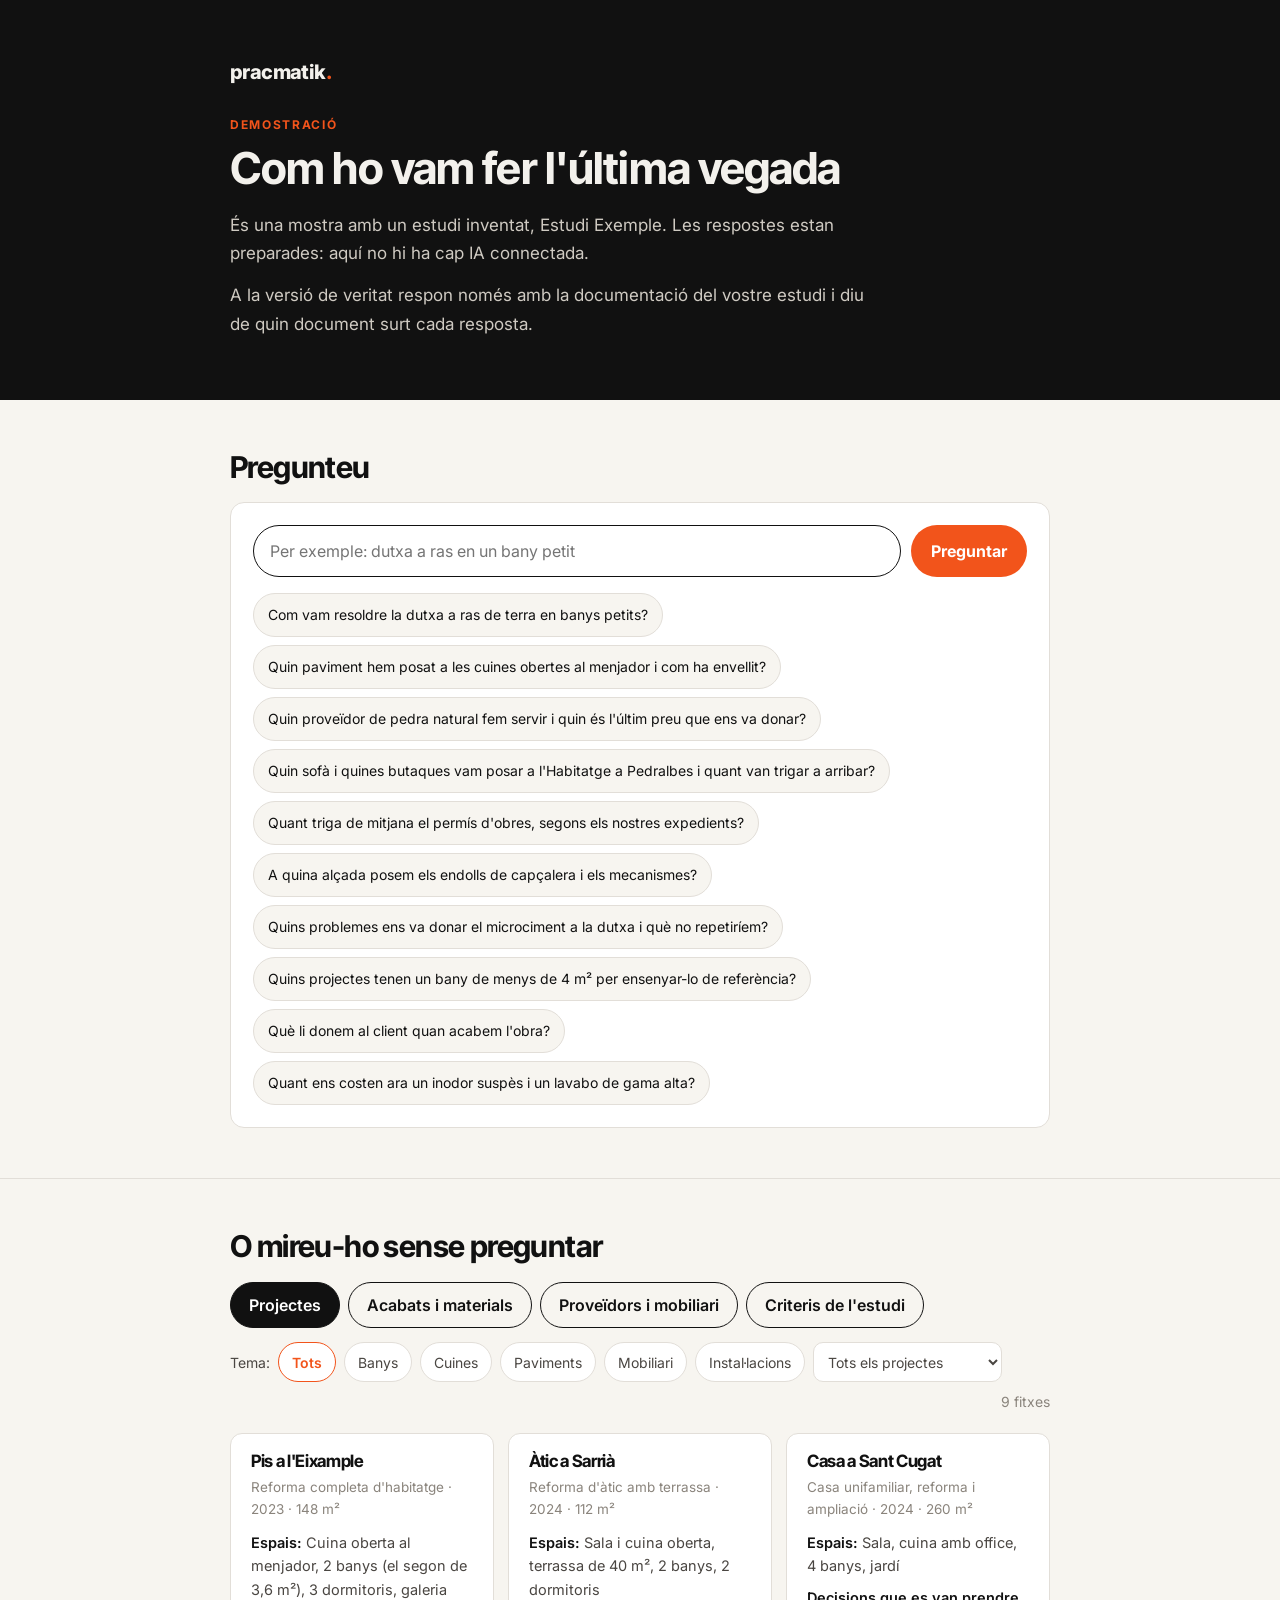
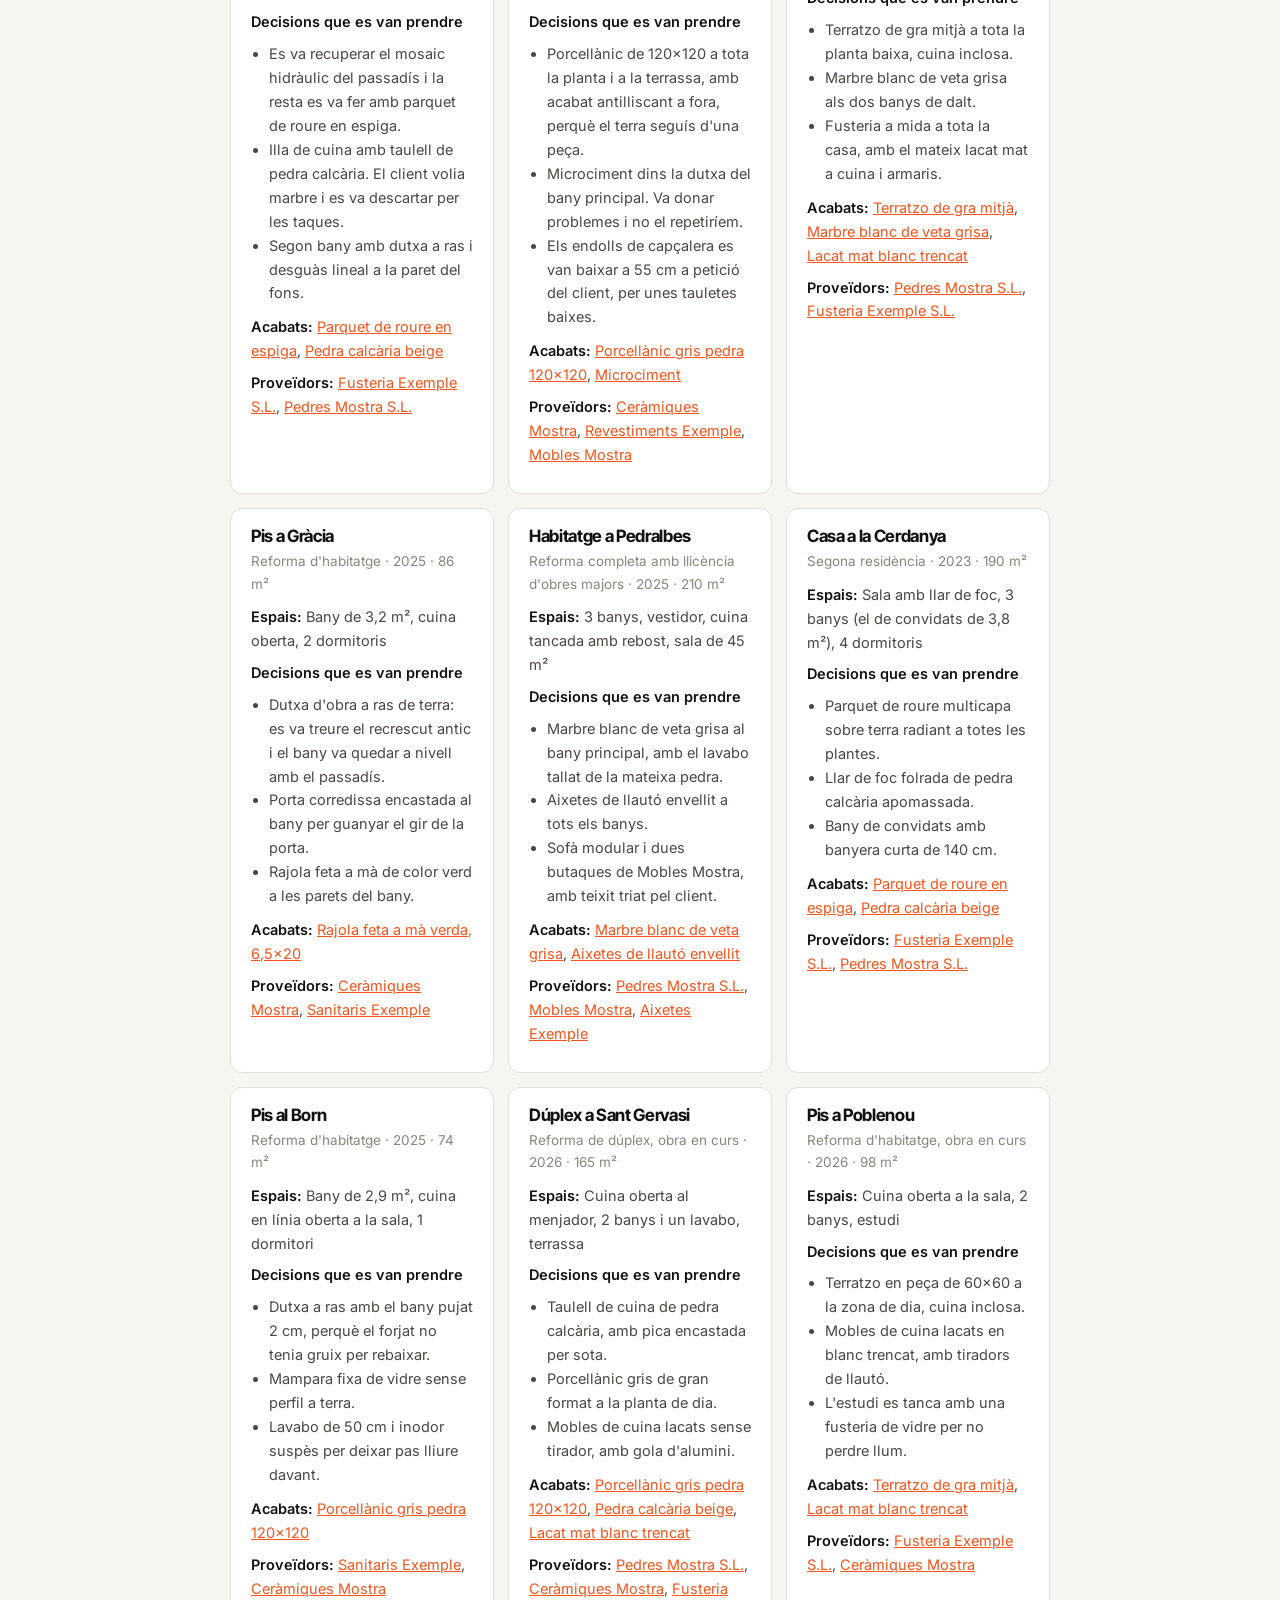
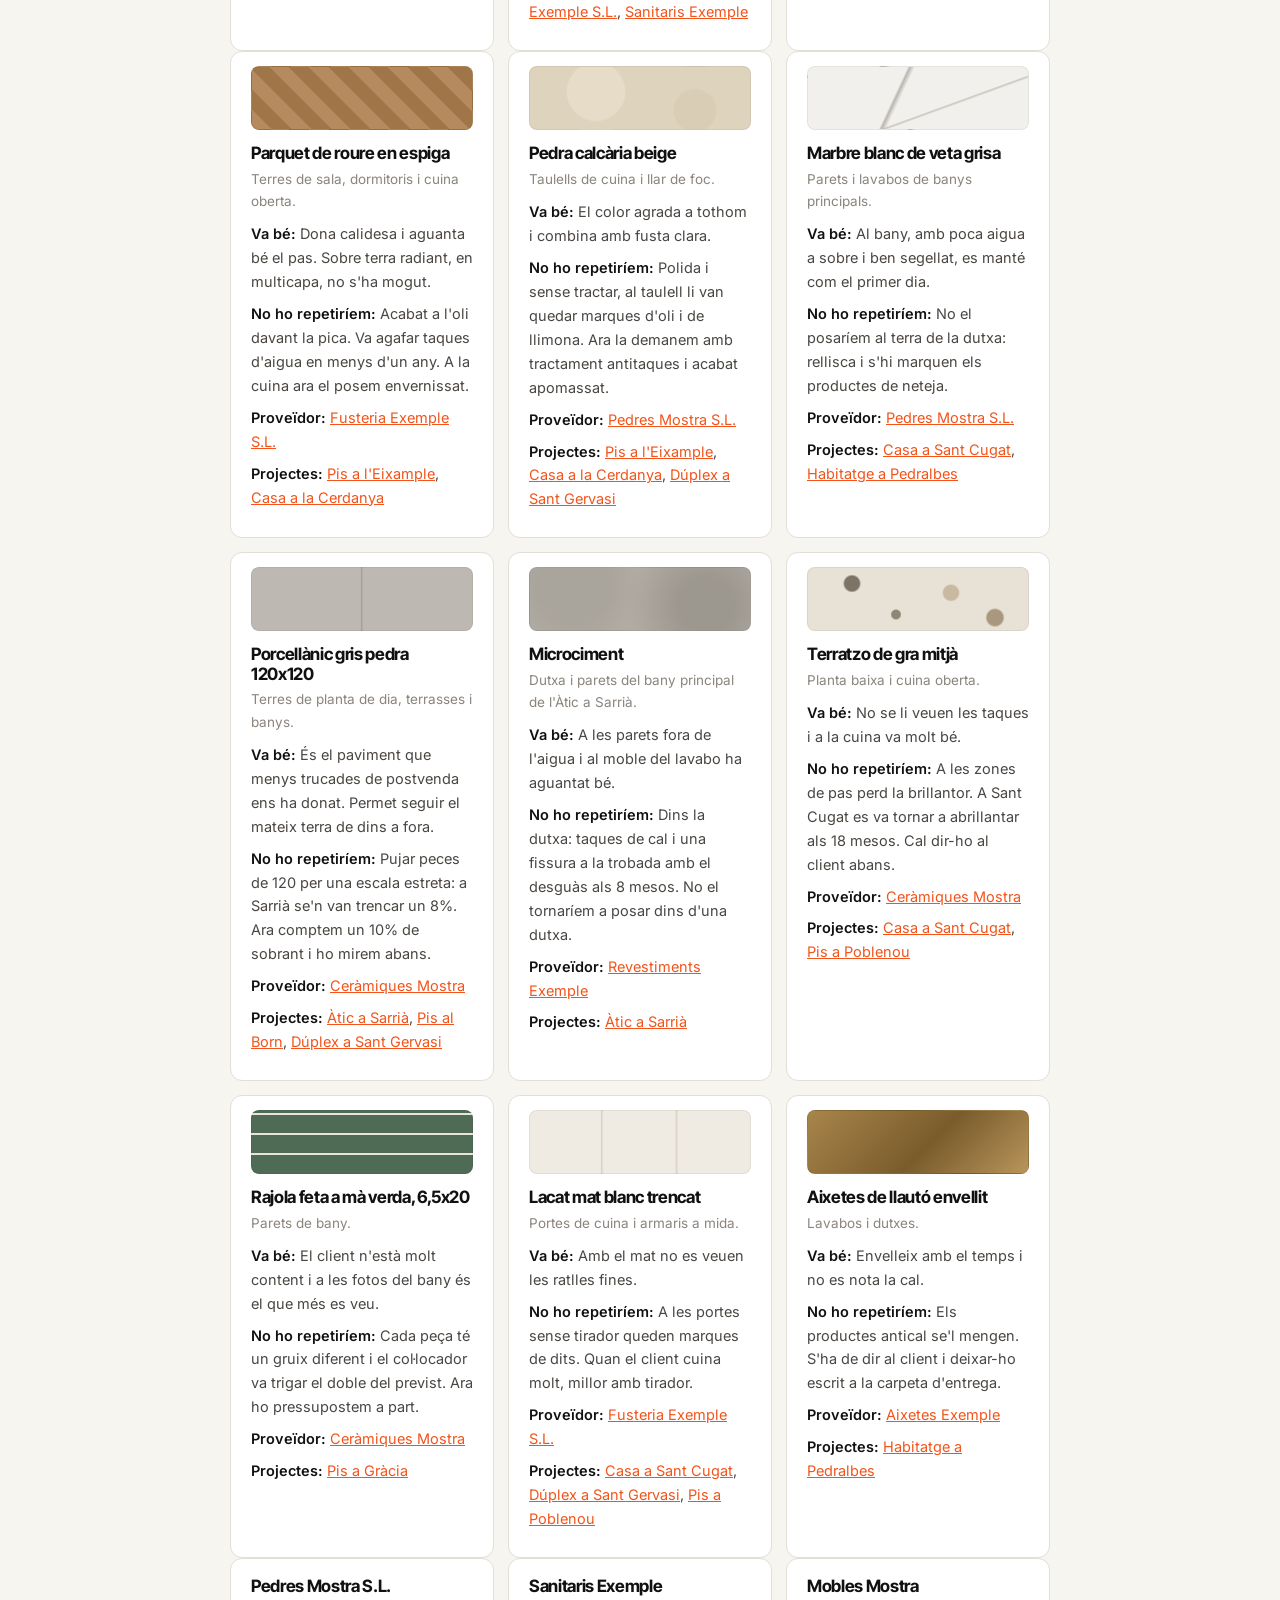
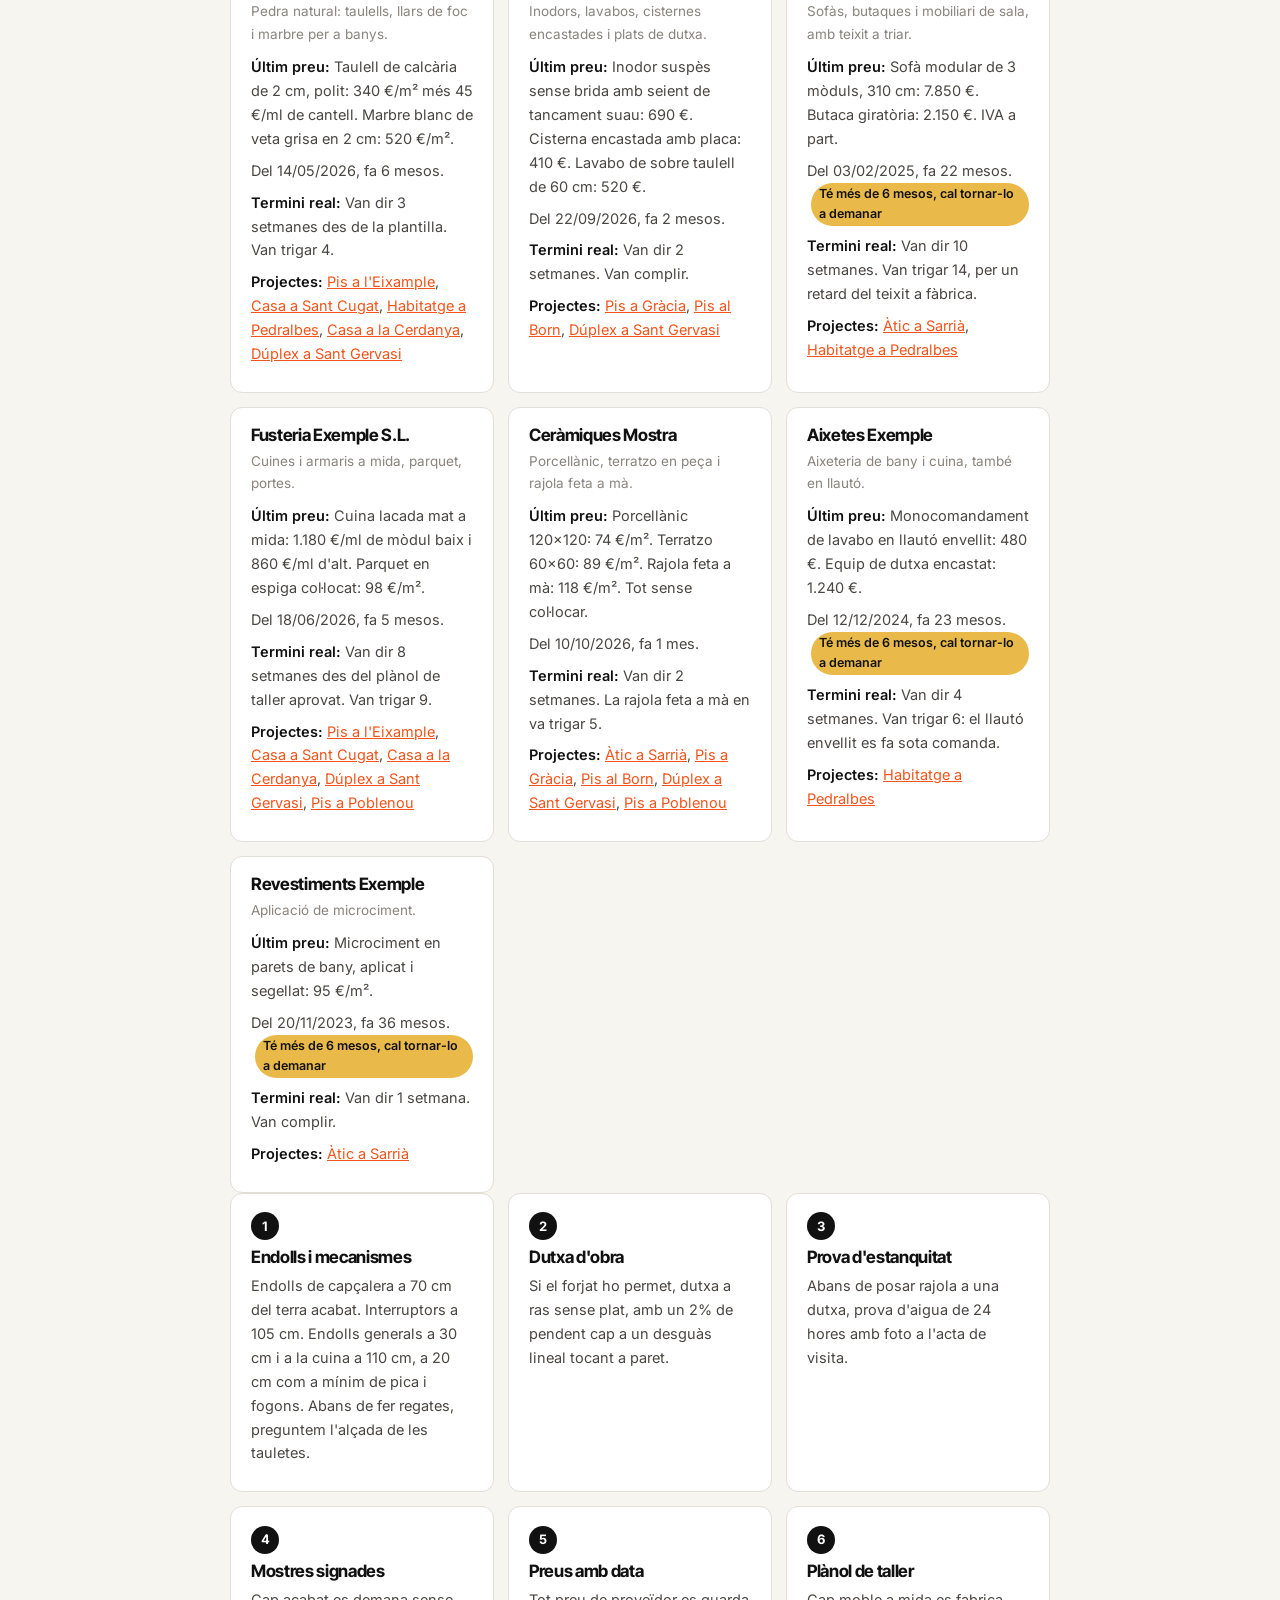
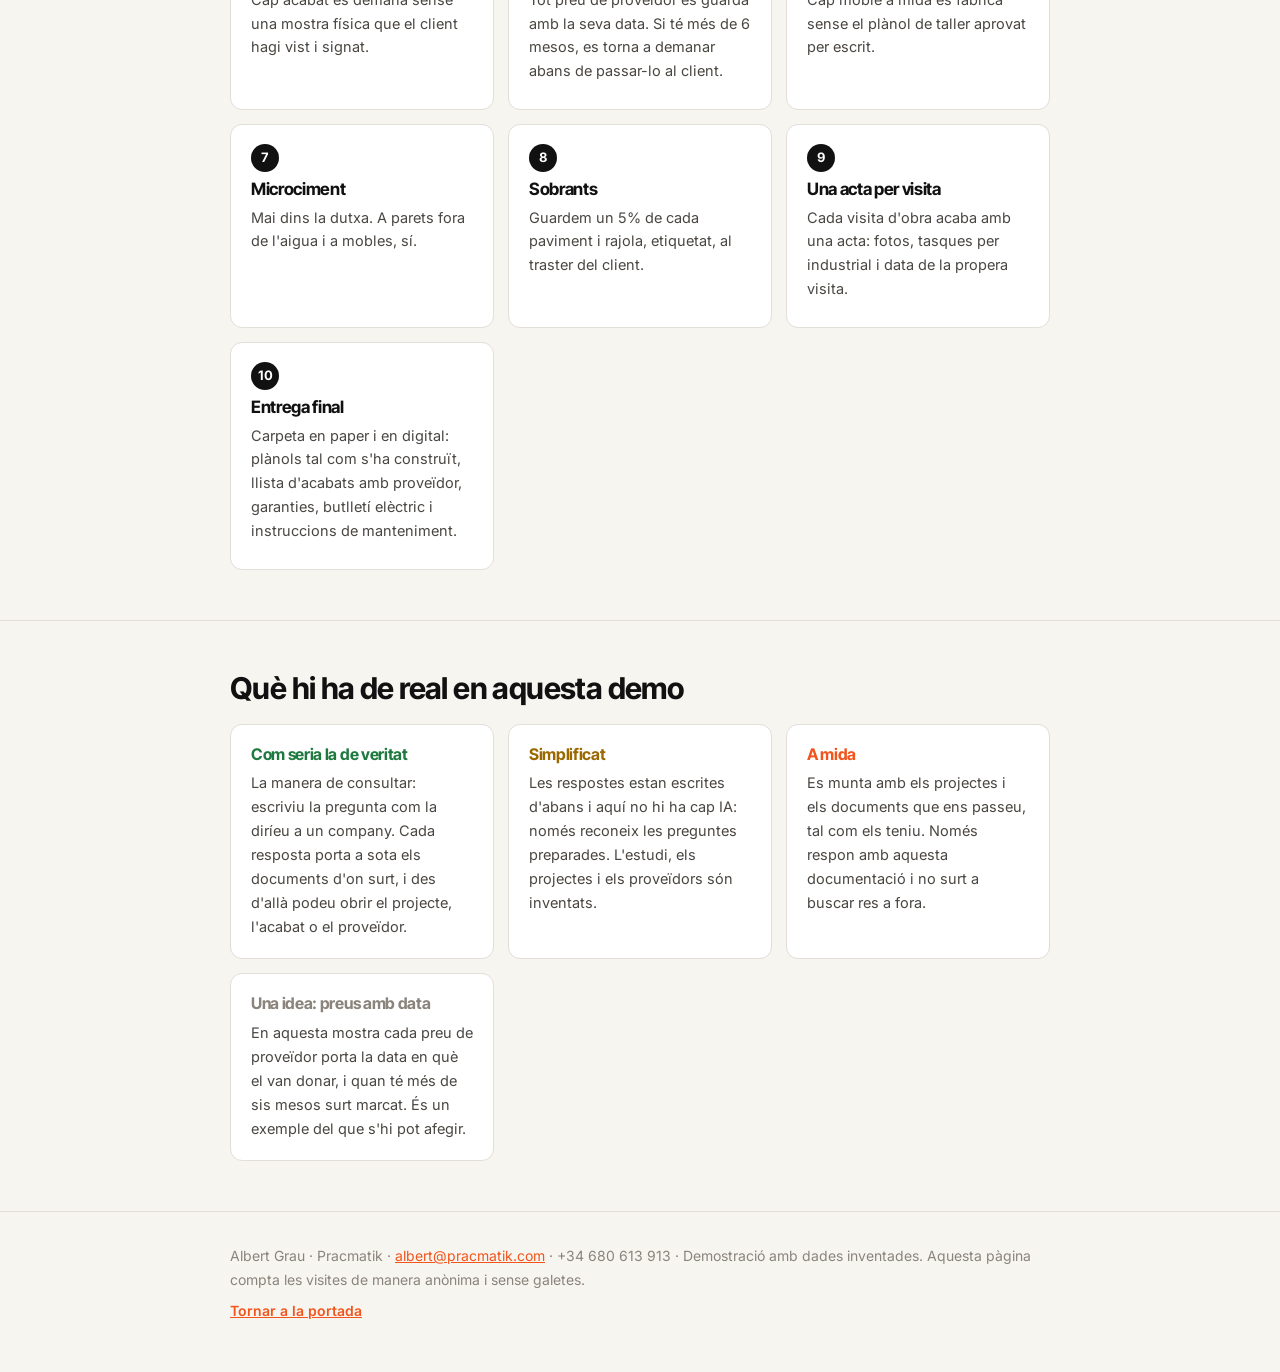
==== coneixement/index.html @ 365b1672 "Demostració: actes, pressupostos i base de coneixement, amb dades inventades Co-Authored-By: Claude " ====
<!doctype html>
<html lang="ca">
<head>
<meta charset="utf-8">
<meta name="viewport" content="width=device-width,initial-scale=1">
<meta name="robots" content="noindex,nofollow">
<title>Base de coneixement de l'estudi · Demostració · Pracmatik</title>
<link rel="preconnect" href="https://fonts.googleapis.com">
<link rel="stylesheet" href="https://fonts.googleapis.com/css2?family=Inter:wght@400;500;600;700&family=Inter+Tight:wght@700;800&display=swap">
<script defer src="../track.js"></script>
<script defer src="dades.js"></script>
<style>
:root{--paper:#F7F5F0;--ink:#111;--ink2:#4a4642;--ink3:#8a847c;--line:#e2ded8;--w:#fff;--obra:#F2541B;--groc:#e9b949}
*{box-sizing:border-box}
[hidden]{display:none}
html,body{max-width:100%;overflow-x:hidden}
html{scroll-padding-top:16px}
body{margin:0;background:var(--paper);color:var(--ink);font-family:Inter,system-ui,-apple-system,'Segoe UI',sans-serif;font-size:16px;line-height:1.65;-webkit-font-smoothing:antialiased}
.env{max-width:860px;margin:0 auto;padding:0 20px}
h1,h2,h3{font-family:'Inter Tight',Inter,sans-serif;letter-spacing:-.02em;line-height:1.15;margin:0}
p{margin:0 0 14px}
a{color:var(--obra)}
button,input,select{font:inherit;color:inherit}
.cab{background:var(--ink);color:#f3f1ec;padding:56px 0 48px}
.logo{font-weight:800;font-size:20px;letter-spacing:-.03em;color:#f3f1ec;text-decoration:none}
.logo span{color:var(--obra)}
.kicker{display:block;margin:26px 0 8px;font-size:12px;letter-spacing:.14em;text-transform:uppercase;color:var(--obra);font-weight:700}
.cab h1{font-size:clamp(28px,5.2vw,44px);margin-bottom:18px;max-width:760px}
.cab p{color:#cfcac2;max-width:640px;font-size:17px}
.boto{display:inline-block;padding:13px 20px;border-radius:999px;background:var(--obra);color:#fff;font-weight:700;text-decoration:none;text-align:center;border:0;cursor:pointer;min-height:48px}
section{padding:50px 0;border-bottom:1px solid var(--line)}
section h2{font-size:clamp(22px,3.4vw,30px);margin-bottom:18px}
.on{font-size:13.5px;color:var(--ink3);margin:0}
.prova{margin-top:14px;padding:12px 14px;border-left:3px solid var(--groc);background:#fbf6e6;border-radius:0 8px 8px 0;font-size:14.5px;color:var(--ink2)}
.taula{display:grid;grid-template-columns:repeat(auto-fit,minmax(min(100%,240px),1fr));gap:14px}
.caixa{background:var(--w);border:1px solid var(--line);border-radius:12px;padding:20px}
.caixa h3{font-size:16px;margin-bottom:8px}
.caixa p{font-size:14.5px;color:var(--ink2);margin:0}
.caixa.igual h3{color:#1f7a3f}.caixa.simple h3{color:#9a6a00}.caixa.nou h3{color:var(--obra)}.caixa.off h3{color:var(--ink3)}
.peu{padding:32px 0 50px;font-size:14px;color:var(--ink3)}

/* Consulta */
.consulta{background:var(--w);border:1px solid var(--line);border-radius:14px;padding:22px}
.camp{display:flex;gap:10px}
.camp input{flex:1 1 auto;min-width:0;min-height:48px;padding:10px 16px;border:1.5px solid var(--ink);border-radius:999px;background:var(--w);font-size:16px}
.camp input:focus{outline:3px solid rgba(242,84,27,.25);outline-offset:1px}
.suggerides{display:flex;flex-wrap:wrap;gap:8px;margin-top:16px}
.sug{min-height:44px;padding:9px 14px;border:1.5px solid var(--line);border-radius:999px;background:var(--paper);font-size:14px;line-height:1.35;text-align:left;cursor:pointer}
.sug:hover,.sug[aria-pressed=true]{border-color:var(--ink)}
.sug[aria-pressed=true]{background:var(--ink);color:#fff}
.resposta{margin-top:22px;padding-top:20px;border-top:1px solid var(--line)}
.resposta[hidden]{display:none}
.resposta h3{font-size:19px;margin-bottom:12px}
.resposta .text p{margin:0 0 10px}
.fonts{margin-top:16px;background:var(--paper);border-radius:10px;padding:14px 16px}
.fonts b{display:block;font-size:12px;letter-spacing:.12em;text-transform:uppercase;color:var(--ink3);margin-bottom:6px}
.fonts ol{margin:0;padding-left:20px;font-size:14.5px;color:var(--ink2)}
.fonts li{padding:3px 0}
.fonts .data{color:var(--ink3);white-space:nowrap}

/* Explorar */
.pestanyes{display:flex;flex-wrap:wrap;gap:8px;margin-bottom:14px}
.pest{min-height:44px;padding:9px 18px;border-radius:999px;border:1.5px solid var(--ink);background:transparent;font-weight:600;cursor:pointer}
.pest[aria-selected=true]{background:var(--ink);color:#fff}
.filtres{display:flex;flex-wrap:wrap;gap:8px;align-items:center;margin-bottom:20px;font-size:14px;color:var(--ink2)}
.xip{min-height:40px;padding:6px 13px;border-radius:999px;border:1px solid var(--line);background:var(--w);cursor:pointer;font-size:14px}
.xip[aria-pressed=true]{border-color:var(--obra);color:var(--obra);font-weight:600}
.filtres select{min-height:40px;padding:6px 10px;border:1px solid var(--line);border-radius:10px;background:var(--w);font-size:14px;max-width:100%}
.compte{margin-left:auto;color:var(--ink3)}
.graella{display:grid;grid-template-columns:repeat(auto-fit,minmax(min(100%,260px),1fr));gap:14px}
.fitxa{background:var(--w);border:1px solid var(--line);border-radius:12px;padding:18px 20px;transition:box-shadow .4s,border-color .4s;overflow-wrap:anywhere}
.fitxa h3{font-size:17px;margin-bottom:4px}
.fitxa .meta{font-size:13.5px;color:var(--ink3);margin-bottom:10px}
.fitxa p,.fitxa li{font-size:14.5px;color:var(--ink2)}
.fitxa p{margin:0 0 8px}
.fitxa ul{margin:0 0 10px;padding-left:18px}
.fitxa .et{font-weight:600;color:var(--ink)}
.fitxa.marcat{border-color:var(--obra);box-shadow:0 0 0 3px rgba(242,84,27,.22)}
.mostra{height:64px;border-radius:8px;margin:-4px 0 14px;border:1px solid rgba(0,0,0,.06)}
.vell{display:inline-block;margin-left:4px;padding:1px 8px;border-radius:999px;background:var(--groc);color:var(--ink);font-size:12.5px;font-weight:600}
.criteri .num{display:inline-flex;width:28px;height:28px;border-radius:50%;background:var(--ink);color:#fff;font-weight:700;font-size:13px;align-items:center;justify-content:center;margin-bottom:8px}
.buit{color:var(--ink3);font-size:15px}
.tornar{display:inline-block;margin-top:8px;font-weight:600}
@media (max-width:560px){
  .cab{padding:40px 0 36px}
  .cab p{font-size:16px}
  .consulta{padding:16px}
  .camp{flex-direction:column}
  .camp .boto{width:100%}
  .compte{margin-left:0;width:100%}
}
</style>
</head>
<body>
<header class="cab"><div class="env">
  <a class="logo" href="https://www.pracmatik.com" target="_blank" rel="noopener">pracmatik<span>.</span></a>
  <span class="kicker">Demostració</span>
  <h1>Com ho vam fer l'última vegada</h1>
  <p>És una mostra amb un estudi inventat, Estudi Exemple. Les respostes estan preparades: aquí no hi ha cap IA connectada.</p>
  <p>A la versió de veritat respon només amb la documentació del vostre estudi i diu de quin document surt cada resposta.</p>
</div></header>

<main>
<section id="consulta"><div class="env">
  <h2>Pregunteu</h2>
  <div class="consulta">
    <form class="camp" id="form" autocomplete="off">
      <label for="q" class="on" style="position:absolute;left:-9999px">Pregunta</label>
      <input id="q" type="text" placeholder="Per exemple: dutxa a ras en un bany petit" enterkeyhint="search">
      <button class="boto" type="submit">Preguntar</button>
    </form>
    <div class="suggerides" id="sug"></div>
    <div class="resposta" id="resposta" hidden aria-live="polite"></div>
  </div>
</div></section>

<section id="explorar"><div class="env">
  <h2>O mireu-ho sense preguntar</h2>
  <div class="pestanyes" role="tablist" id="pestanyes">
    <button class="pest" role="tab" data-panell="projectes" aria-selected="true">Projectes</button>
    <button class="pest" role="tab" data-panell="acabats" aria-selected="false">Acabats i materials</button>
    <button class="pest" role="tab" data-panell="proveidors" aria-selected="false">Proveïdors i mobiliari</button>
    <button class="pest" role="tab" data-panell="criteris" aria-selected="false">Criteris de l'estudi</button>
  </div>
  <div class="filtres" id="filtres">
    <span>Tema:</span>
    <span id="xips" style="display:contents"></span>
    <select id="selProj" aria-label="Filtrar per projecte"><option value="">Tots els projectes</option></select>
    <span class="compte" id="compte"></span>
  </div>
  <div class="graella" role="tabpanel" id="panell-projectes"></div>
  <div class="graella" role="tabpanel" id="panell-acabats" hidden></div>
  <div class="graella" role="tabpanel" id="panell-proveidors" hidden></div>
  <div class="graella" role="tabpanel" id="panell-criteris" hidden></div>
</div></section>

<section><div class="env">
  <h2>Què hi ha de real en aquesta demo</h2>
  <div class="taula">
    <div class="caixa igual"><h3>Com seria la de veritat</h3><p>La manera de consultar: escriviu la pregunta com la diríeu a un company. Cada resposta porta a sota els documents d'on surt, i des d'allà podeu obrir el projecte, l'acabat o el proveïdor.</p></div>
    <div class="caixa simple"><h3>Simplificat</h3><p>Les respostes estan escrites d'abans i aquí no hi ha cap IA: només reconeix les preguntes preparades. L'estudi, els projectes i els proveïdors són inventats.</p></div>
    <div class="caixa nou"><h3>A mida</h3><p>Es munta amb els projectes i els documents que ens passeu, tal com els teniu. Només respon amb aquesta documentació i no surt a buscar res a fora.</p></div>
    <div class="caixa off"><h3>Una idea: preus amb data</h3><p>En aquesta mostra cada preu de proveïdor porta la data en què el van donar, i quan té més de sis mesos surt marcat. És un exemple del que s'hi pot afegir.</p></div>
  </div>
</div></section>
</main>

<footer class="peu"><div class="env">
  Albert Grau · Pracmatik · <a href="mailto:albert@pracmatik.com">albert@pracmatik.com</a> · +34 680 613 913 · Demostració amb dades inventades. Aquesta pàgina compta les visites de manera anònima i sense galetes.
  <br><a class="tornar" href="../">Tornar a la portada</a>
</div></footer>

<script defer src="app.js"></script>
</body>
</html>
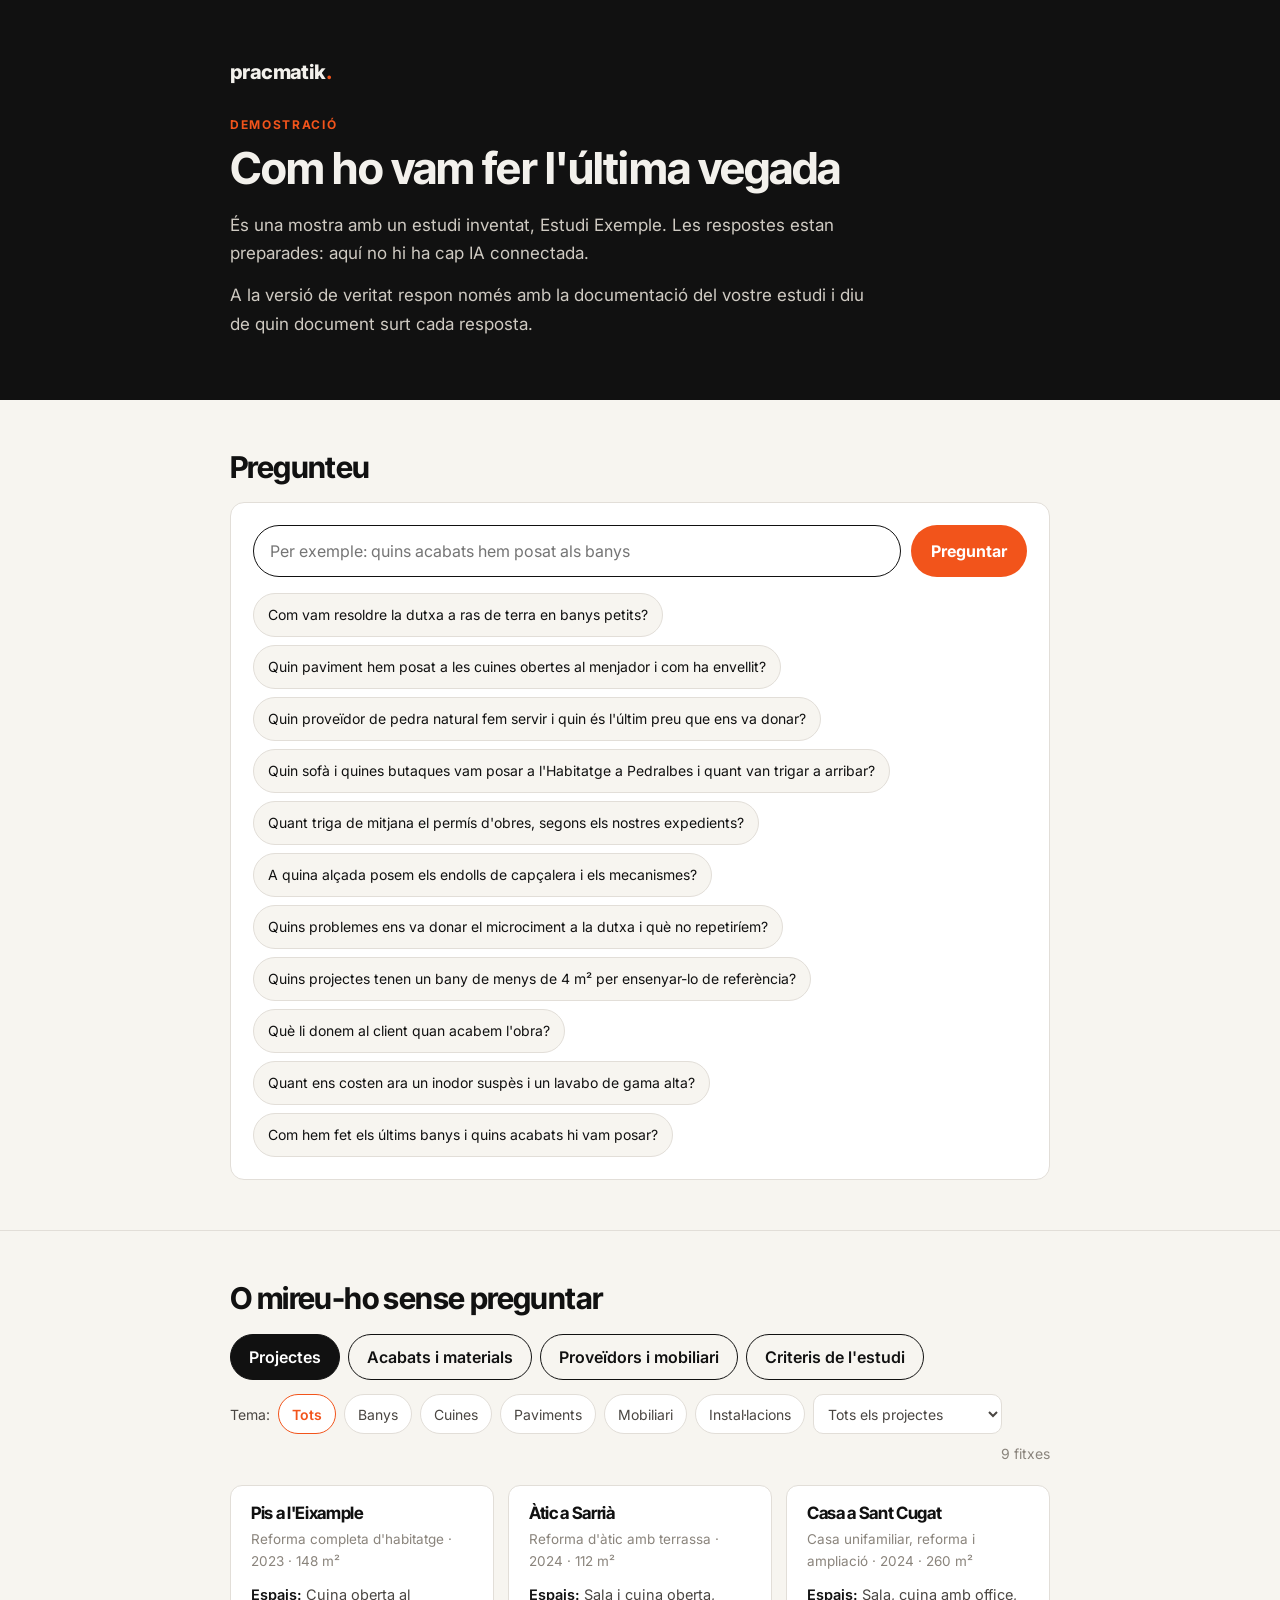
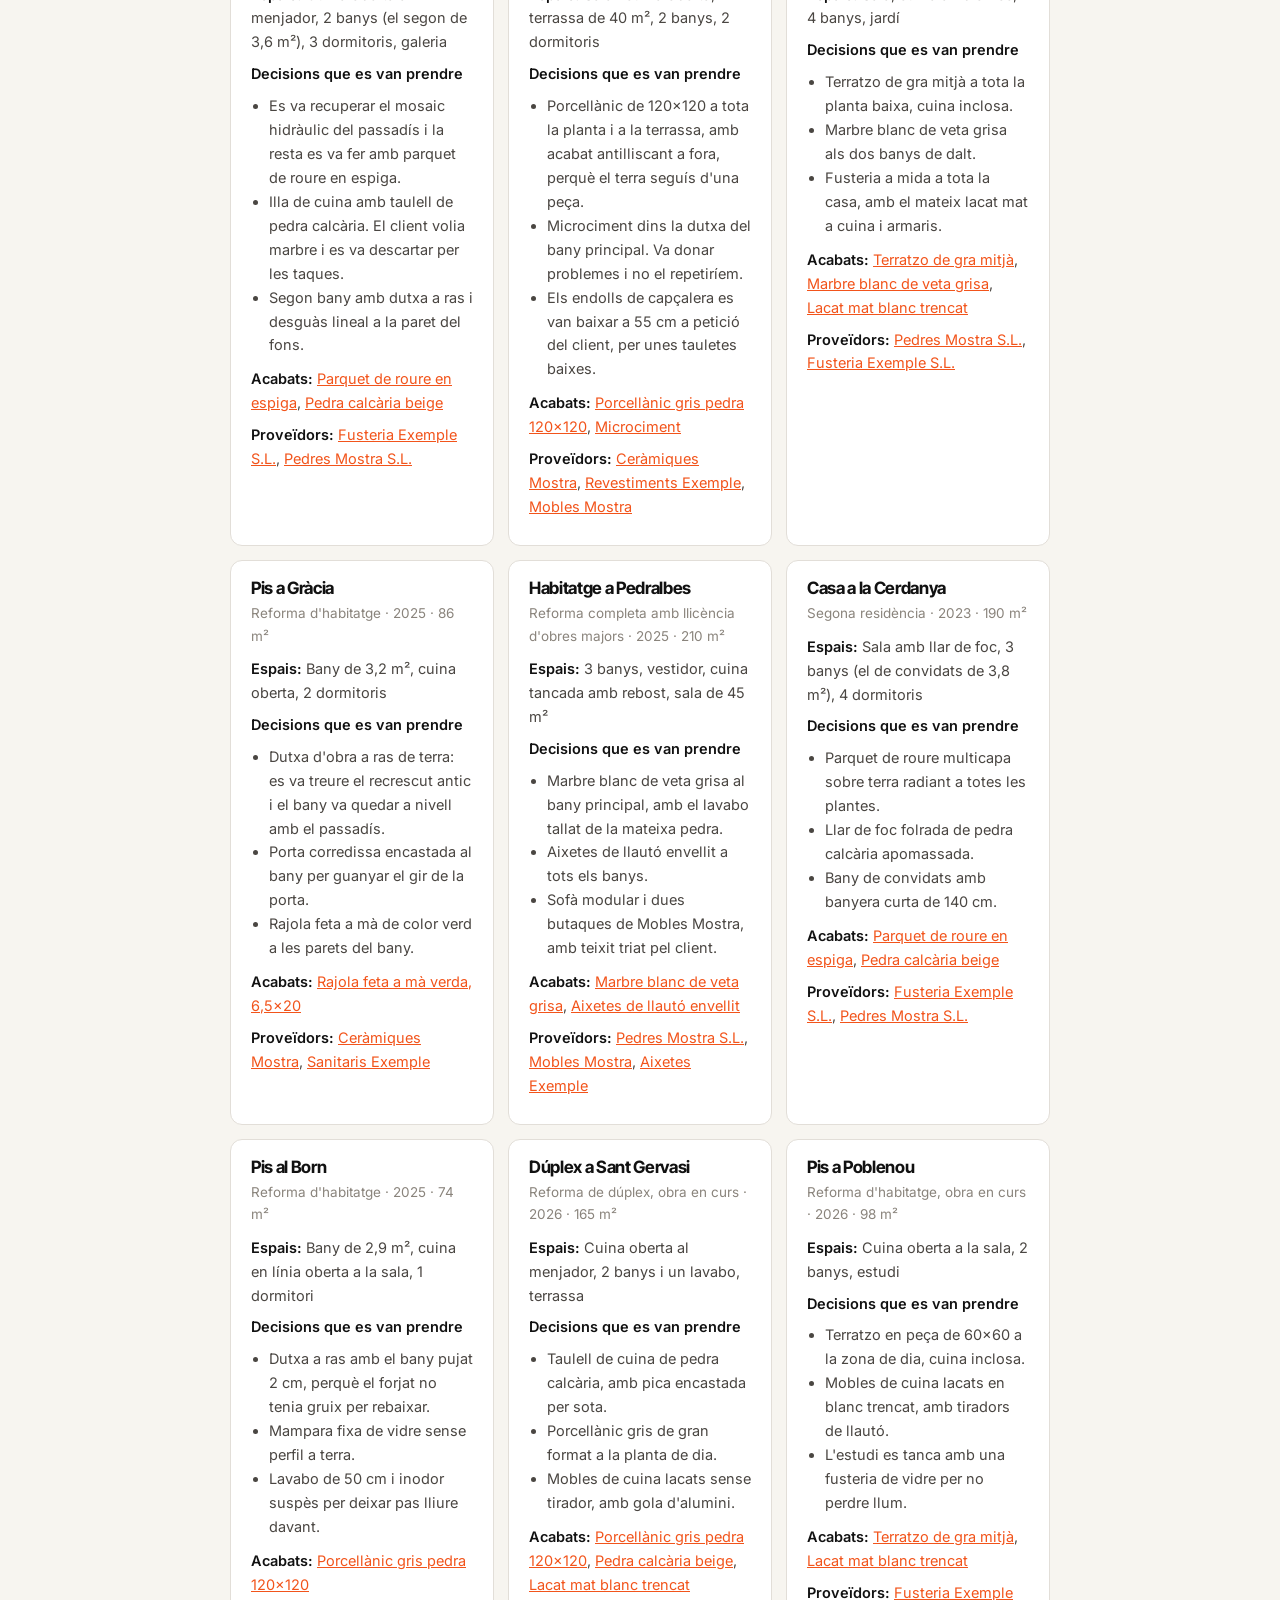
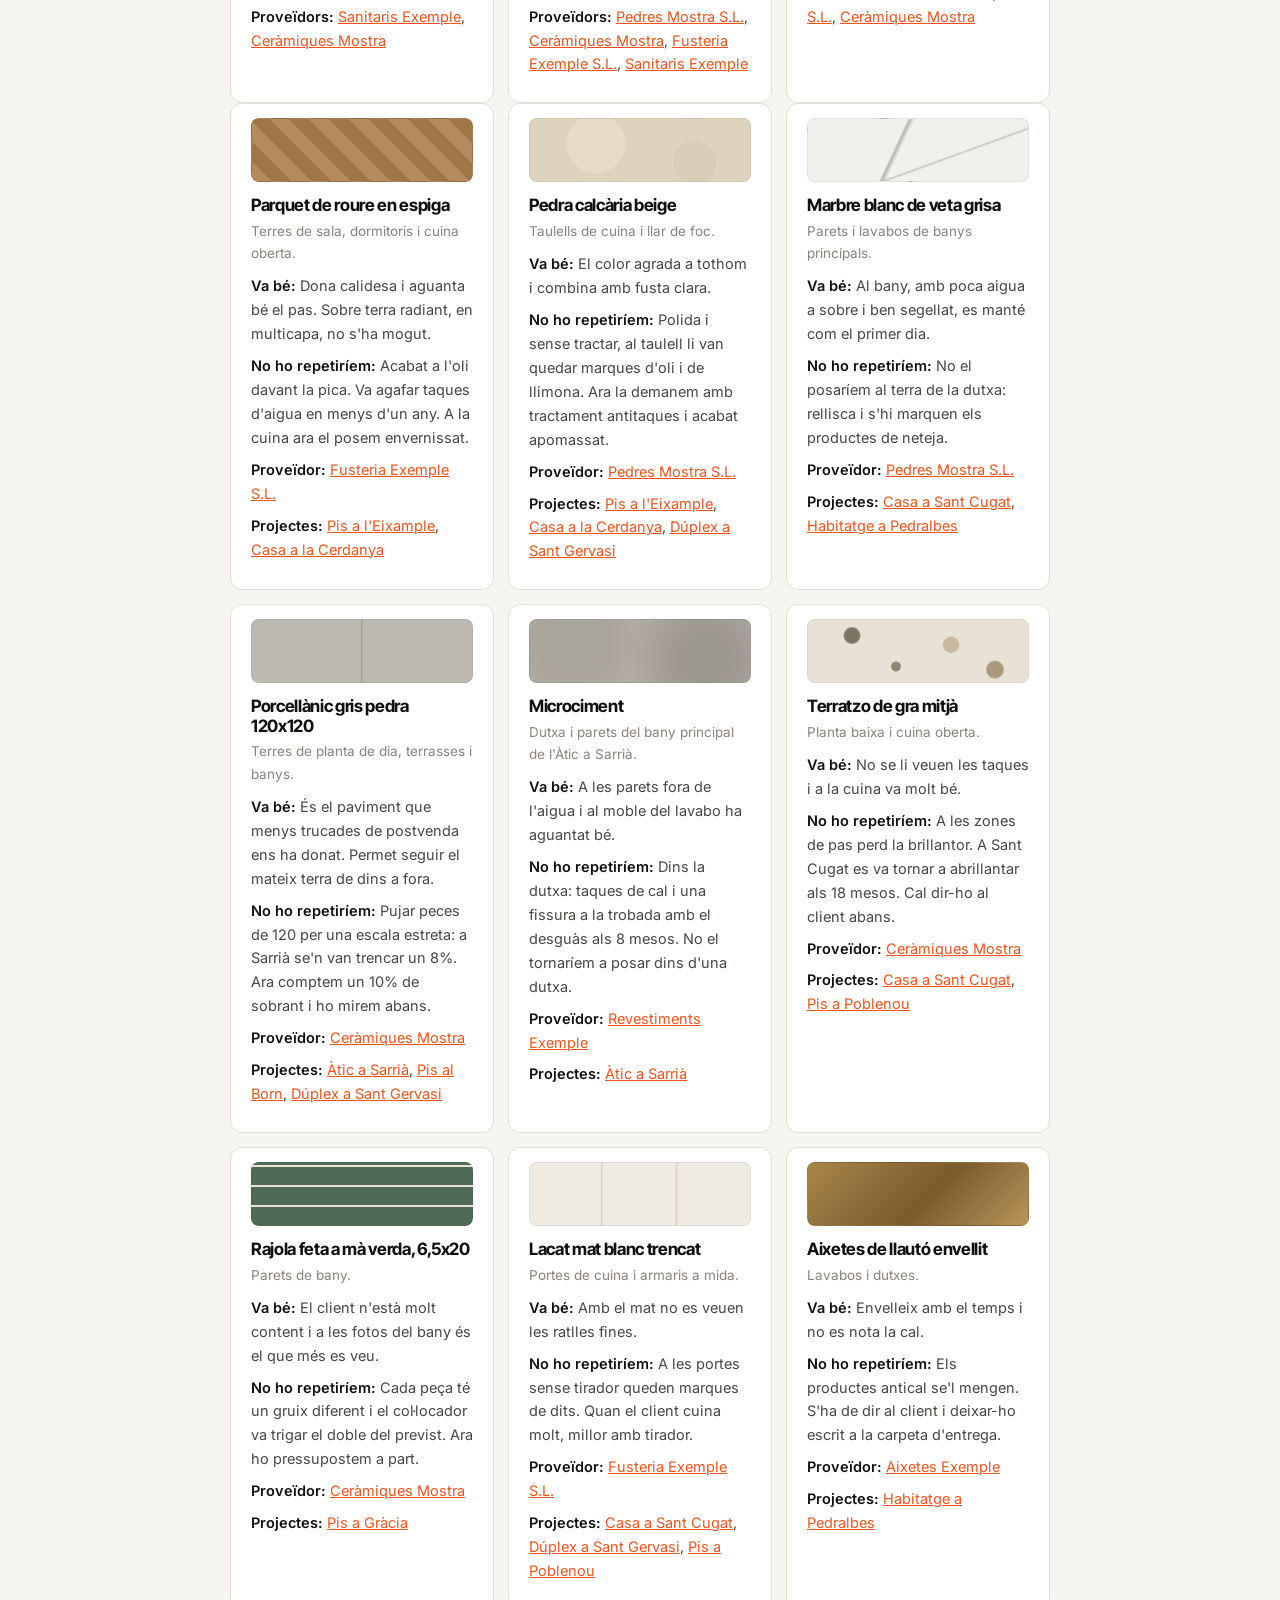
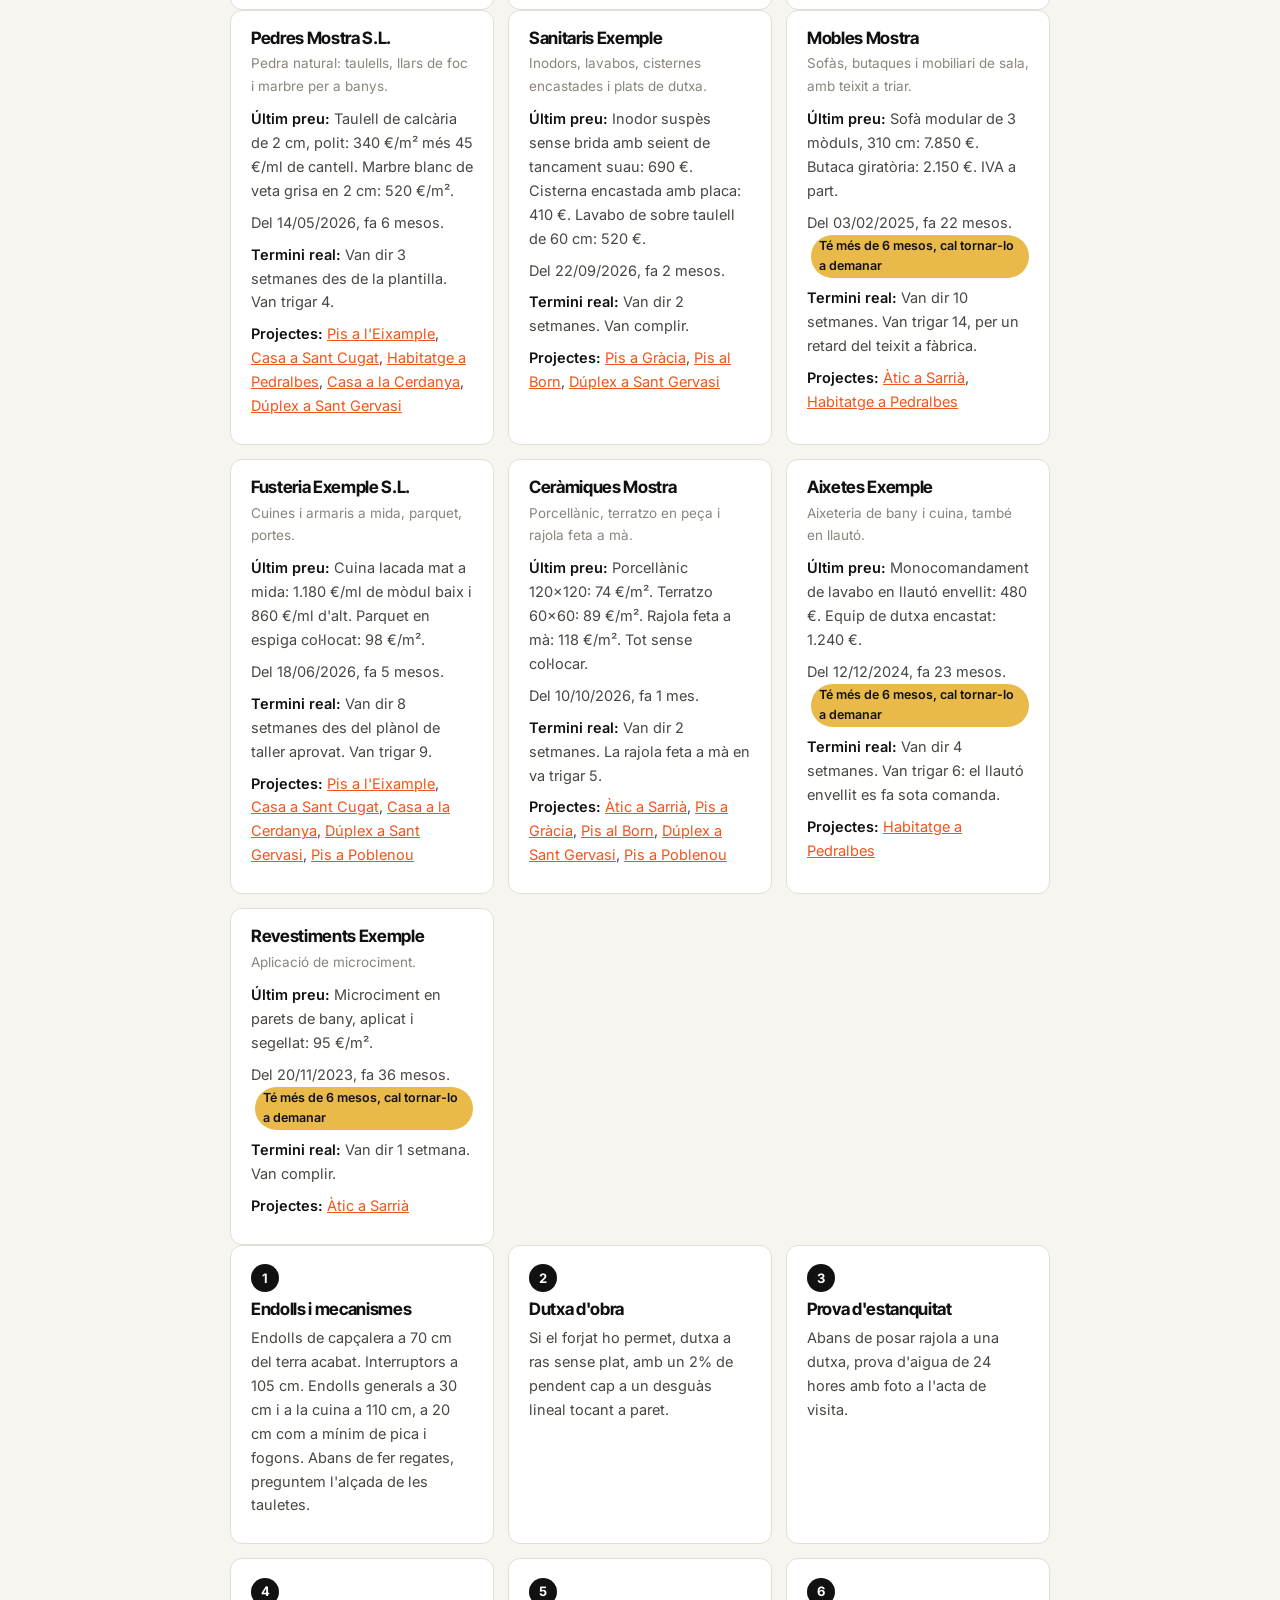
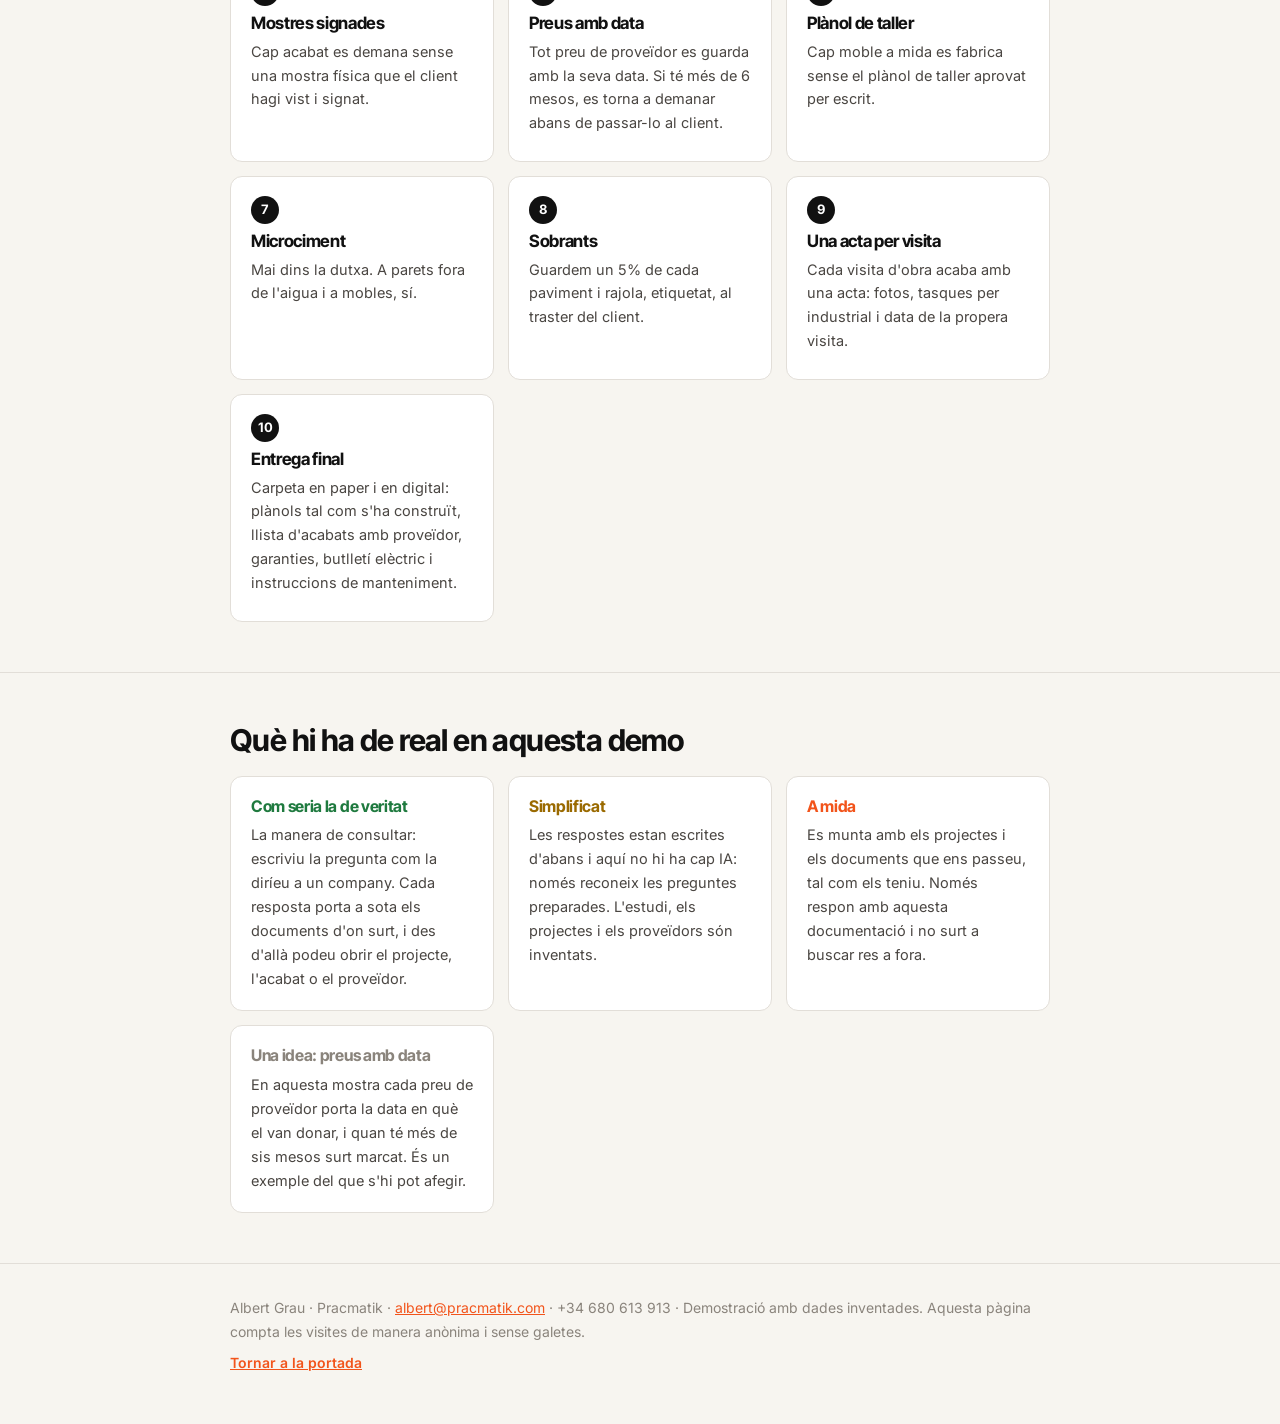
==== commit ef1d725b: "Base de coneixement: pregunta sobre acabats de banys i textos de la mostra Co-Authored-By: Claude Fa" ====
--- a/coneixement/index.html
+++ b/coneixement/index.html
@@ -106,7 +106,7 @@
   <div class="consulta">
     <form class="camp" id="form" autocomplete="off">
       <label for="q" class="on" style="position:absolute;left:-9999px">Pregunta</label>
-      <input id="q" type="text" placeholder="Per exemple: dutxa a ras en un bany petit" enterkeyhint="search">
+      <input id="q" type="text" placeholder="Per exemple: quins acabats hem posat als banys" enterkeyhint="search">
       <button class="boto" type="submit">Preguntar</button>
     </form>
     <div class="suggerides" id="sug"></div>
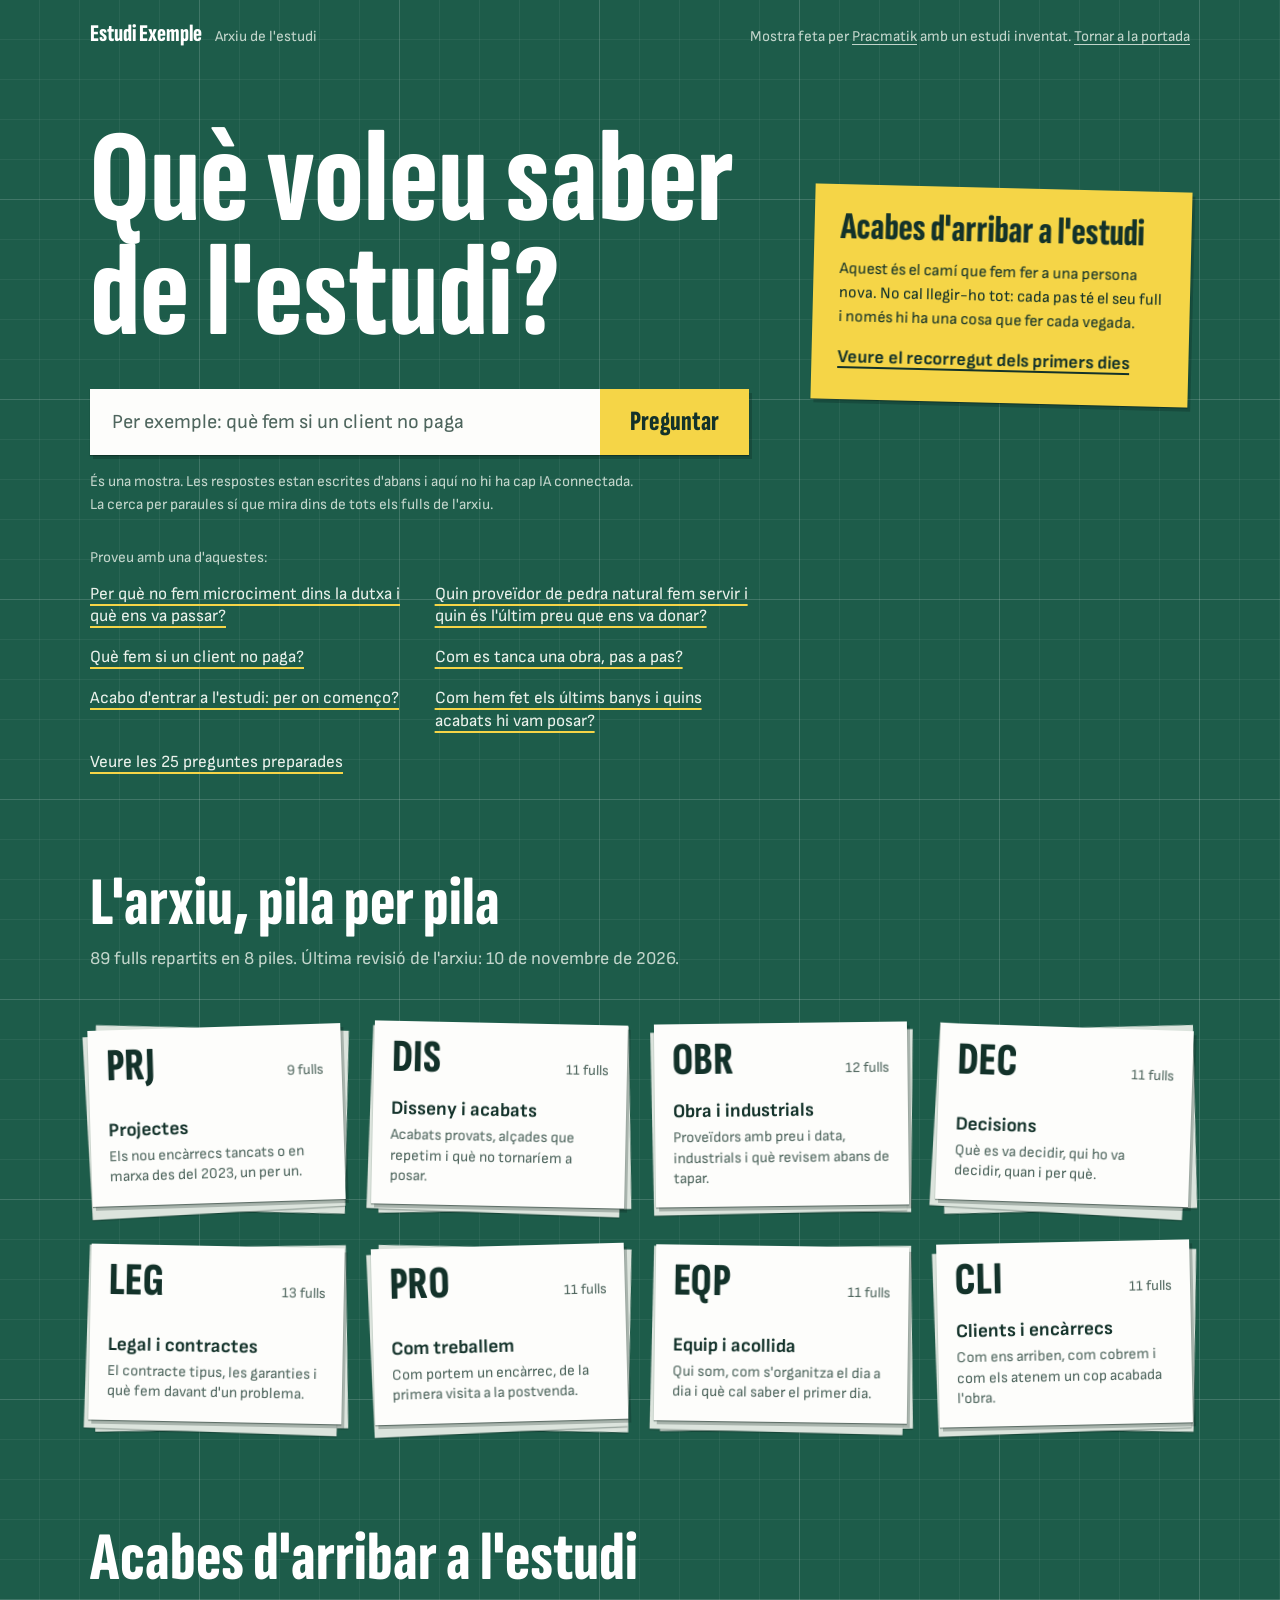
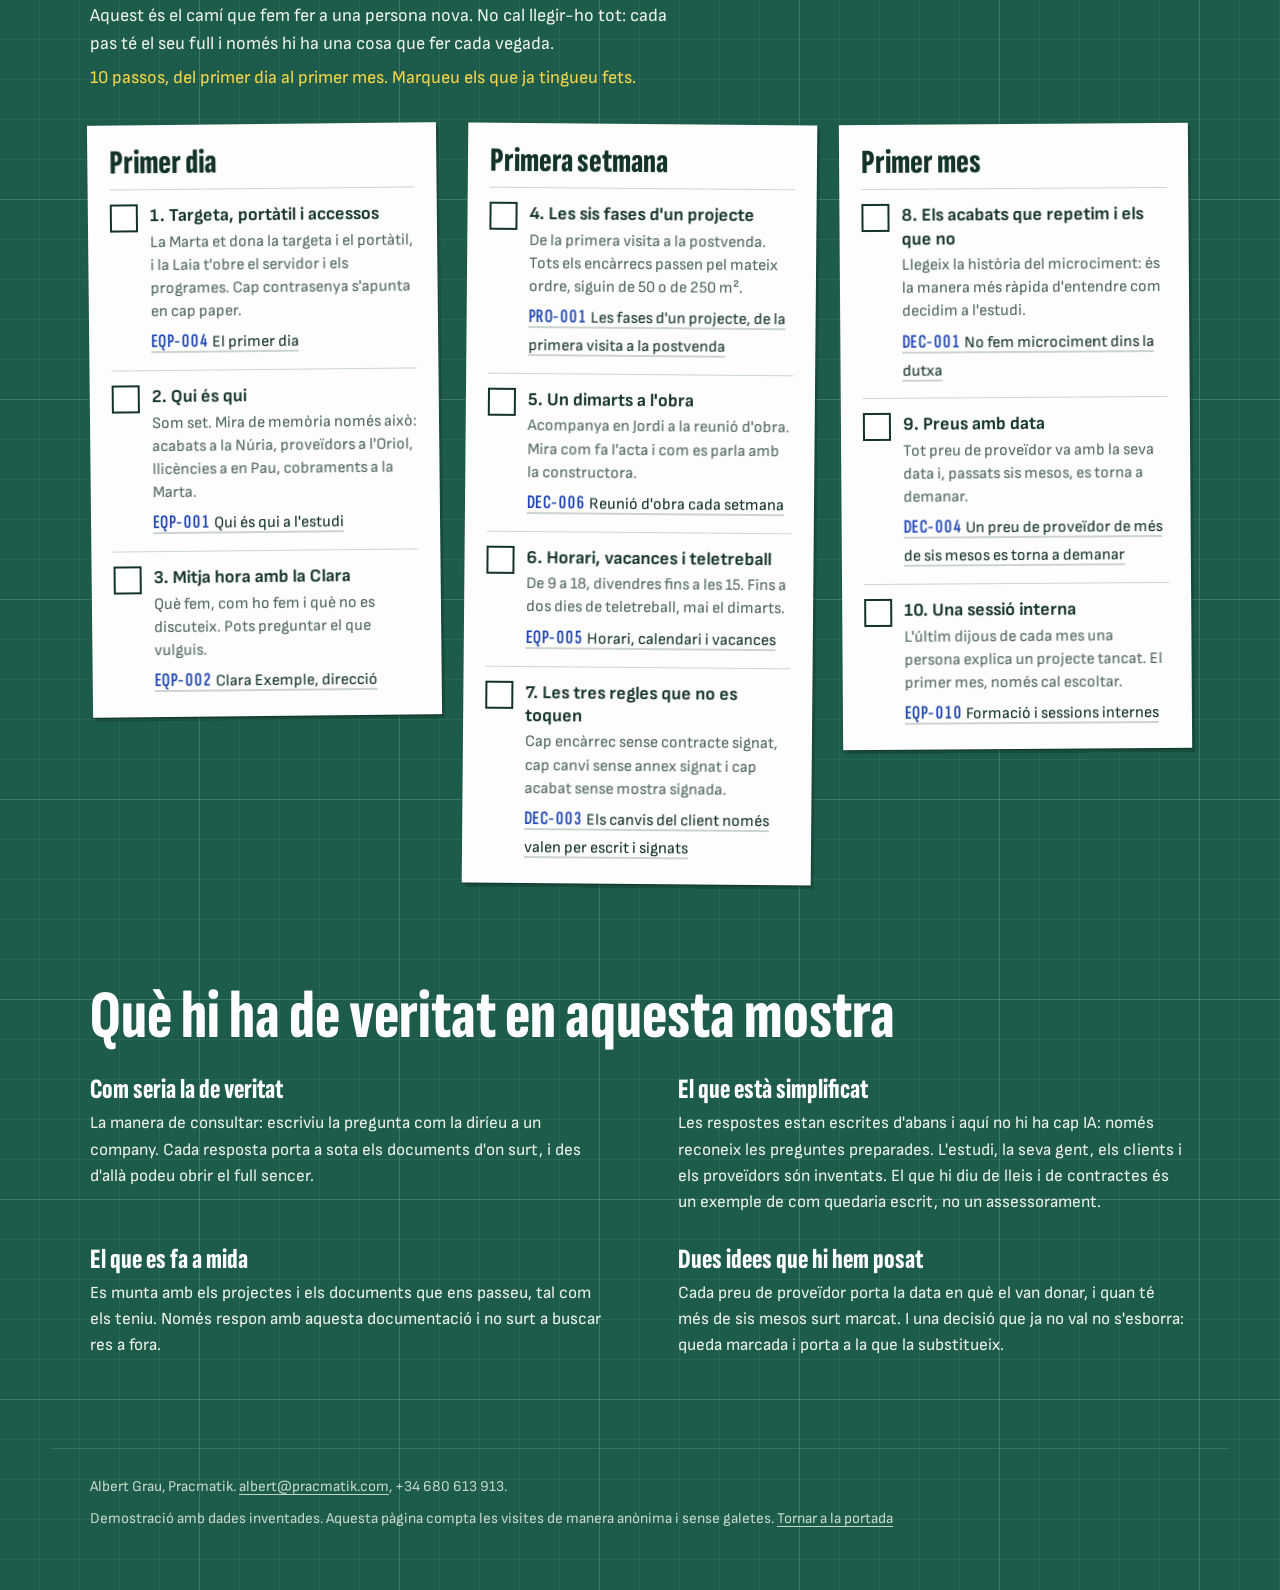
==== commit 16a62970: "Arxiu de l'estudi: tot el coneixement en vuit arees i disseny nou La base passa de quatre blocs de d" ====
--- a/coneixement/index.html
+++ b/coneixement/index.html
@@ -4,152 +4,77 @@
 <meta charset="utf-8">
 <meta name="viewport" content="width=device-width,initial-scale=1">
 <meta name="robots" content="noindex,nofollow">
-<title>Base de coneixement de l'estudi · Demostració · Pracmatik</title>
+<meta name="theme-color" content="#1D5C4A">
+<title>Arxiu de l'estudi, demostració de Pracmatik</title>
+<link rel="icon" href="data:image/svg+xml,%3Csvg xmlns='http://www.w3.org/2000/svg' viewBox='0 0 32 32'%3E%3Crect width='32' height='32' fill='%231D5C4A'/%3E%3Cpath d='M9 6h14v20H9z' fill='%23FDFDFB' transform='rotate(-6 16 16)'/%3E%3Cpath d='M12 11h8v3h-8z' fill='%23F5D547' transform='rotate(-6 16 16)'/%3E%3C/svg%3E">
 <link rel="preconnect" href="https://fonts.googleapis.com">
-<link rel="stylesheet" href="https://fonts.googleapis.com/css2?family=Inter:wght@400;500;600;700&family=Inter+Tight:wght@700;800&display=swap">
+<link rel="preconnect" href="https://fonts.gstatic.com" crossorigin>
+<link rel="stylesheet" href="https://fonts.googleapis.com/css2?family=Sofia+Sans:wght@400;600;700&family=Sofia+Sans+Extra+Condensed:wght@600;800&display=swap">
+<link rel="stylesheet" href="estil.css?v=4">
 <script defer src="../track.js"></script>
-<script defer src="dades.js"></script>
-<style>
-:root{--paper:#F7F5F0;--ink:#111;--ink2:#4a4642;--ink3:#8a847c;--line:#e2ded8;--w:#fff;--obra:#F2541B;--groc:#e9b949}
-*{box-sizing:border-box}
-[hidden]{display:none}
-html,body{max-width:100%;overflow-x:hidden}
-html{scroll-padding-top:16px}
-body{margin:0;background:var(--paper);color:var(--ink);font-family:Inter,system-ui,-apple-system,'Segoe UI',sans-serif;font-size:16px;line-height:1.65;-webkit-font-smoothing:antialiased}
-.env{max-width:860px;margin:0 auto;padding:0 20px}
-h1,h2,h3{font-family:'Inter Tight',Inter,sans-serif;letter-spacing:-.02em;line-height:1.15;margin:0}
-p{margin:0 0 14px}
-a{color:var(--obra)}
-button,input,select{font:inherit;color:inherit}
-.cab{background:var(--ink);color:#f3f1ec;padding:56px 0 48px}
-.logo{font-weight:800;font-size:20px;letter-spacing:-.03em;color:#f3f1ec;text-decoration:none}
-.logo span{color:var(--obra)}
-.kicker{display:block;margin:26px 0 8px;font-size:12px;letter-spacing:.14em;text-transform:uppercase;color:var(--obra);font-weight:700}
-.cab h1{font-size:clamp(28px,5.2vw,44px);margin-bottom:18px;max-width:760px}
-.cab p{color:#cfcac2;max-width:640px;font-size:17px}
-.boto{display:inline-block;padding:13px 20px;border-radius:999px;background:var(--obra);color:#fff;font-weight:700;text-decoration:none;text-align:center;border:0;cursor:pointer;min-height:48px}
-section{padding:50px 0;border-bottom:1px solid var(--line)}
-section h2{font-size:clamp(22px,3.4vw,30px);margin-bottom:18px}
-.on{font-size:13.5px;color:var(--ink3);margin:0}
-.prova{margin-top:14px;padding:12px 14px;border-left:3px solid var(--groc);background:#fbf6e6;border-radius:0 8px 8px 0;font-size:14.5px;color:var(--ink2)}
-.taula{display:grid;grid-template-columns:repeat(auto-fit,minmax(min(100%,240px),1fr));gap:14px}
-.caixa{background:var(--w);border:1px solid var(--line);border-radius:12px;padding:20px}
-.caixa h3{font-size:16px;margin-bottom:8px}
-.caixa p{font-size:14.5px;color:var(--ink2);margin:0}
-.caixa.igual h3{color:#1f7a3f}.caixa.simple h3{color:#9a6a00}.caixa.nou h3{color:var(--obra)}.caixa.off h3{color:var(--ink3)}
-.peu{padding:32px 0 50px;font-size:14px;color:var(--ink3)}
-
-/* Consulta */
-.consulta{background:var(--w);border:1px solid var(--line);border-radius:14px;padding:22px}
-.camp{display:flex;gap:10px}
-.camp input{flex:1 1 auto;min-width:0;min-height:48px;padding:10px 16px;border:1.5px solid var(--ink);border-radius:999px;background:var(--w);font-size:16px}
-.camp input:focus{outline:3px solid rgba(242,84,27,.25);outline-offset:1px}
-.suggerides{display:flex;flex-wrap:wrap;gap:8px;margin-top:16px}
-.sug{min-height:44px;padding:9px 14px;border:1.5px solid var(--line);border-radius:999px;background:var(--paper);font-size:14px;line-height:1.35;text-align:left;cursor:pointer}
-.sug:hover,.sug[aria-pressed=true]{border-color:var(--ink)}
-.sug[aria-pressed=true]{background:var(--ink);color:#fff}
-.resposta{margin-top:22px;padding-top:20px;border-top:1px solid var(--line)}
-.resposta[hidden]{display:none}
-.resposta h3{font-size:19px;margin-bottom:12px}
-.resposta .text p{margin:0 0 10px}
-.fonts{margin-top:16px;background:var(--paper);border-radius:10px;padding:14px 16px}
-.fonts b{display:block;font-size:12px;letter-spacing:.12em;text-transform:uppercase;color:var(--ink3);margin-bottom:6px}
-.fonts ol{margin:0;padding-left:20px;font-size:14.5px;color:var(--ink2)}
-.fonts li{padding:3px 0}
-.fonts .data{color:var(--ink3);white-space:nowrap}
-
-/* Explorar */
-.pestanyes{display:flex;flex-wrap:wrap;gap:8px;margin-bottom:14px}
-.pest{min-height:44px;padding:9px 18px;border-radius:999px;border:1.5px solid var(--ink);background:transparent;font-weight:600;cursor:pointer}
-.pest[aria-selected=true]{background:var(--ink);color:#fff}
-.filtres{display:flex;flex-wrap:wrap;gap:8px;align-items:center;margin-bottom:20px;font-size:14px;color:var(--ink2)}
-.xip{min-height:40px;padding:6px 13px;border-radius:999px;border:1px solid var(--line);background:var(--w);cursor:pointer;font-size:14px}
-.xip[aria-pressed=true]{border-color:var(--obra);color:var(--obra);font-weight:600}
-.filtres select{min-height:40px;padding:6px 10px;border:1px solid var(--line);border-radius:10px;background:var(--w);font-size:14px;max-width:100%}
-.compte{margin-left:auto;color:var(--ink3)}
-.graella{display:grid;grid-template-columns:repeat(auto-fit,minmax(min(100%,260px),1fr));gap:14px}
-.fitxa{background:var(--w);border:1px solid var(--line);border-radius:12px;padding:18px 20px;transition:box-shadow .4s,border-color .4s;overflow-wrap:anywhere}
-.fitxa h3{font-size:17px;margin-bottom:4px}
-.fitxa .meta{font-size:13.5px;color:var(--ink3);margin-bottom:10px}
-.fitxa p,.fitxa li{font-size:14.5px;color:var(--ink2)}
-.fitxa p{margin:0 0 8px}
-.fitxa ul{margin:0 0 10px;padding-left:18px}
-.fitxa .et{font-weight:600;color:var(--ink)}
-.fitxa.marcat{border-color:var(--obra);box-shadow:0 0 0 3px rgba(242,84,27,.22)}
-.mostra{height:64px;border-radius:8px;margin:-4px 0 14px;border:1px solid rgba(0,0,0,.06)}
-.vell{display:inline-block;margin-left:4px;padding:1px 8px;border-radius:999px;background:var(--groc);color:var(--ink);font-size:12.5px;font-weight:600}
-.criteri .num{display:inline-flex;width:28px;height:28px;border-radius:50%;background:var(--ink);color:#fff;font-weight:700;font-size:13px;align-items:center;justify-content:center;margin-bottom:8px}
-.buit{color:var(--ink3);font-size:15px}
-.tornar{display:inline-block;margin-top:8px;font-weight:600}
-@media (max-width:560px){
-  .cab{padding:40px 0 36px}
-  .cab p{font-size:16px}
-  .consulta{padding:16px}
-  .camp{flex-direction:column}
-  .camp .boto{width:100%}
-  .compte{margin-left:0;width:100%}
-}
-</style>
+<script defer src="dades.js?v=4"></script>
+<script defer src="app.js?v=4"></script>
 </head>
 <body>
-<header class="cab"><div class="env">
-  <a class="logo" href="https://www.pracmatik.com" target="_blank" rel="noopener">pracmatik<span>.</span></a>
-  <span class="kicker">Demostració</span>
-  <h1>Com ho vam fer l'última vegada</h1>
-  <p>És una mostra amb un estudi inventat, Estudi Exemple. Les respostes estan preparades: aquí no hi ha cap IA connectada.</p>
-  <p>A la versió de veritat respon només amb la documentació del vostre estudi i diu de quin document surt cada resposta.</p>
-</div></header>
+<div class="avaria" id="avaria" role="alert" hidden></div>
+
+<header class="cap">
+  <p><b>Estudi Exemple</b> Arxiu de l'estudi</p>
+  <p>Mostra feta per <a href="https://www.pracmatik.com" target="_blank" rel="noopener">Pracmatik</a> amb un estudi inventat. <a href="../">Tornar a la portada</a></p>
+</header>
 
 <main>
-<section id="consulta"><div class="env">
-  <h2>Pregunteu</h2>
-  <div class="consulta">
+<section class="entrada" id="consulta">
+  <div>
+    <h1><label for="q">Què voleu saber de l'estudi?</label></h1>
     <form class="camp" id="form" autocomplete="off">
-      <label for="q" class="on" style="position:absolute;left:-9999px">Pregunta</label>
-      <input id="q" type="text" placeholder="Per exemple: quins acabats hem posat als banys" enterkeyhint="search">
-      <button class="boto" type="submit">Preguntar</button>
+      <input id="q" type="search" placeholder="Per exemple: què fem si un client no paga" enterkeyhint="search">
+      <button type="submit">Preguntar</button>
     </form>
-    <div class="suggerides" id="sug"></div>
-    <div class="resposta" id="resposta" hidden aria-live="polite"></div>
+    <div id="resposta" aria-live="polite"></div>
+    <p class="avis">És una mostra. Les respostes estan escrites d'abans i aquí no hi ha cap IA connectada. La cerca per paraules sí que mira dins de tots els fulls de l'arxiu.</p>
+    <p class="proveu">Proveu amb una d'aquestes:</p>
+    <ul class="suggerides" id="sug"></ul>
   </div>
-</div></section>
+  <aside class="nota-nou" id="notaNou"></aside>
+</section>
 
-<section id="explorar"><div class="env">
-  <h2>O mireu-ho sense preguntar</h2>
-  <div class="pestanyes" role="tablist" id="pestanyes">
-    <button class="pest" role="tab" data-panell="projectes" aria-selected="true">Projectes</button>
-    <button class="pest" role="tab" data-panell="acabats" aria-selected="false">Acabats i materials</button>
-    <button class="pest" role="tab" data-panell="proveidors" aria-selected="false">Proveïdors i mobiliari</button>
-    <button class="pest" role="tab" data-panell="criteris" aria-selected="false">Criteris de l'estudi</button>
-  </div>
-  <div class="filtres" id="filtres">
-    <span>Tema:</span>
-    <span id="xips" style="display:contents"></span>
-    <select id="selProj" aria-label="Filtrar per projecte"><option value="">Tots els projectes</option></select>
-    <span class="compte" id="compte"></span>
-  </div>
-  <div class="graella" role="tabpanel" id="panell-projectes"></div>
-  <div class="graella" role="tabpanel" id="panell-acabats" hidden></div>
-  <div class="graella" role="tabpanel" id="panell-proveidors" hidden></div>
-  <div class="graella" role="tabpanel" id="panell-criteris" hidden></div>
-</div></section>
+<section class="arxiu" id="arxiu">
+  <h2 class="titol-tapet">L'arxiu, pila per pila</h2>
+  <p class="arxiu-compte" id="compte"></p>
+  <div class="piles" id="piles"></div>
+  <div class="llistat-lloc" id="llistat"></div>
+</section>
 
-<section><div class="env">
-  <h2>Què hi ha de real en aquesta demo</h2>
-  <div class="taula">
-    <div class="caixa igual"><h3>Com seria la de veritat</h3><p>La manera de consultar: escriviu la pregunta com la diríeu a un company. Cada resposta porta a sota els documents d'on surt, i des d'allà podeu obrir el projecte, l'acabat o el proveïdor.</p></div>
-    <div class="caixa simple"><h3>Simplificat</h3><p>Les respostes estan escrites d'abans i aquí no hi ha cap IA: només reconeix les preguntes preparades. L'estudi, els projectes i els proveïdors són inventats.</p></div>
-    <div class="caixa nou"><h3>A mida</h3><p>Es munta amb els projectes i els documents que ens passeu, tal com els teniu. Només respon amb aquesta documentació i no surt a buscar res a fora.</p></div>
-    <div class="caixa off"><h3>Una idea: preus amb data</h3><p>En aquesta mostra cada preu de proveïdor porta la data en què el van donar, i quan té més de sis mesos surt marcat. És un exemple del que s'hi pot afegir.</p></div>
-  </div>
-</div></section>
+<section class="acollida" id="acollida">
+  <h2 class="titol-tapet" id="acollidaTitol"></h2>
+  <p class="acollida-intro" id="acollidaIntro"></p>
+  <p class="acollida-fet" id="acollidaFet" aria-live="polite"></p>
+  <div class="etapes" id="etapes"></div>
+</section>
+
+<section class="veritat">
+  <h2 class="titol-tapet">Què hi ha de veritat en aquesta mostra</h2>
+  <dl>
+    <div><dt>Com seria la de veritat</dt><dd>La manera de consultar: escriviu la pregunta com la diríeu a un company. Cada resposta porta a sota els documents d'on surt, i des d'allà podeu obrir el full sencer.</dd></div>
+    <div><dt>El que està simplificat</dt><dd>Les respostes estan escrites d'abans i aquí no hi ha cap IA: només reconeix les preguntes preparades. L'estudi, la seva gent, els clients i els proveïdors són inventats. El que hi diu de lleis i de contractes és un exemple de com quedaria escrit, no un assessorament.</dd></div>
+    <div><dt>El que es fa a mida</dt><dd>Es munta amb els projectes i els documents que ens passeu, tal com els teniu. Només respon amb aquesta documentació i no surt a buscar res a fora.</dd></div>
+    <div><dt>Dues idees que hi hem posat</dt><dd>Cada preu de proveïdor porta la data en què el van donar, i quan té més de sis mesos surt marcat. I una decisió que ja no val no s'esborra: queda marcada i porta a la que la substitueix.</dd></div>
+  </dl>
+</section>
 </main>
 
-<footer class="peu"><div class="env">
-  Albert Grau · Pracmatik · <a href="mailto:albert@pracmatik.com">albert@pracmatik.com</a> · +34 680 613 913 · Demostració amb dades inventades. Aquesta pàgina compta les visites de manera anònima i sense galetes.
-  <br><a class="tornar" href="../">Tornar a la portada</a>
-</div></footer>
+<footer class="peu">
+  <p>Albert Grau, Pracmatik. <a href="mailto:albert@pracmatik.com">albert@pracmatik.com</a>, +34 680 613 913.</p>
+  <p>Demostració amb dades inventades. Aquesta pàgina compta les visites de manera anònima i sense galetes. <a href="../">Tornar a la portada</a></p>
+</footer>
 
-<script defer src="app.js"></script>
+<dialog class="full" id="full" aria-labelledby="fullTitol">
+  <div class="marc">
+    <div class="tanca-lloc"><button class="tanca" id="tanca" type="button">Tancar</button></div>
+    <div class="full-cos" id="fullCos"></div>
+    <dl class="caixeti" id="caixeti"></dl>
+  </div>
+</dialog>
 </body>
 </html>
--- a/coneixement/estil.css
+++ b/coneixement/estil.css
@@ -0,0 +1,264 @@
+/* Arxiu de l'estudi. Tot és paper sobre un tapet de tall:
+   fulls amb cantells rectes, ombra curta i dura, i un caixetí a cada full. */
+:root{
+  --tapet:#1D5C4A;
+  --paper:#FDFDFB;
+  --paper-sota:#DCE4DD;
+  --tinta:#13322A;
+  --tinta-2:#4F665E;
+  --fil:#CBD5CE;
+  --groc:#F5D547;
+  --blau:#1F45B5;
+  --segell:#C2362B;
+  --mostassa:#7A5C00;
+  --clar:#EAF1EB;
+  --clar-2:#C2D5CB;
+  --ratlla:rgba(255,255,255,.055);
+  --ratlla-forta:rgba(255,255,255,.11);
+  --f-text:"Sofia Sans","Helvetica Neue",Arial,sans-serif;
+  --f-estret:"Sofia Sans Extra Condensed","Arial Narrow","Helvetica Neue",sans-serif;
+  --ombra:0 1px 1px rgba(5,28,21,.45),3px 4px 0 rgba(5,28,21,.24);
+  --molla:cubic-bezier(.2,.85,.25,1);
+  --marge:clamp(18px,4vw,40px);
+}
+*{box-sizing:border-box}
+[hidden]{display:none!important}
+html{scroll-behavior:smooth;-webkit-text-size-adjust:100%}
+body{
+  margin:0;color:var(--clar);font:400 18px/1.55 var(--f-text);-webkit-font-smoothing:antialiased;overflow-x:clip;
+  background:
+    linear-gradient(var(--ratlla-forta) 1px,transparent 1px) 0 -1px/100% 200px,
+    linear-gradient(90deg,var(--ratlla-forta) 1px,transparent 1px) -1px 0/200px 100%,
+    linear-gradient(var(--ratlla) 1px,transparent 1px) 0 -1px/100% 40px,
+    linear-gradient(90deg,var(--ratlla) 1px,transparent 1px) -1px 0/40px 100%,
+    var(--tapet);
+}
+h1,h2,h3,p,ul,ol,dl,dd,table{margin:0}
+ul,ol{padding:0;list-style:none}
+button,input{font:inherit;color:inherit;border-radius:0}
+button{cursor:pointer}
+a{color:inherit}
+:focus-visible{outline:3px solid var(--groc);outline-offset:3px}
+.paper :focus-visible,.full :focus-visible,.nota-nou :focus-visible{outline-color:var(--blau)}
+
+.cap,main>section,.peu{max-width:1180px;margin-inline:auto;padding-inline:var(--marge)}
+.paper{background:var(--paper);color:var(--tinta);box-shadow:var(--ombra)}
+.codi{font:600 1.2em/1 var(--f-estret);letter-spacing:.02em;font-variant-numeric:tabular-nums;color:var(--blau);white-space:nowrap}
+.titol-tapet{font:800 clamp(40px,5.6vw,68px)/.92 var(--f-estret);color:#fff;text-wrap:balance}
+
+.avaria{position:sticky;top:0;z-index:9;padding:12px var(--marge);background:var(--segell);color:#fff;font-weight:700}
+
+/* Capçalera */
+.cap{display:flex;flex-wrap:wrap;justify-content:space-between;align-items:baseline;gap:6px 30px;padding-top:22px;font-size:15px;color:var(--clar-2)}
+.cap b{font:800 24px/1 var(--f-estret);color:#fff;margin-right:10px}
+.cap a{text-underline-offset:3px}
+.cap a:hover{color:var(--groc)}
+
+/* Entrada: la pregunta i la nota per a qui acaba d'arribar */
+.entrada{display:grid;grid-template-columns:minmax(0,7fr) minmax(0,4fr);gap:clamp(30px,5vw,70px);align-items:start;padding-top:clamp(34px,6vw,76px);padding-bottom:clamp(50px,7vw,90px)}
+.entrada h1{font:800 clamp(58px,10.4vw,132px)/.86 var(--f-estret);color:#fff;text-wrap:balance}
+.camp{position:relative;z-index:1;display:flex;margin-top:clamp(24px,3.4vw,38px);box-shadow:var(--ombra)}
+.camp input{flex:1 1 auto;min-width:0;height:66px;padding:0 22px;border:0;background:var(--paper);color:var(--tinta);font-size:20px;-webkit-appearance:none;appearance:none}
+.camp input::placeholder{color:var(--tinta-2);opacity:1}
+.camp input:focus-visible{outline-offset:-5px;outline-color:var(--blau)}
+.camp button{flex:none;height:66px;padding:0 30px;border:0;background:var(--groc);color:var(--tinta);font:800 28px/1 var(--f-estret);letter-spacing:.01em;transition:background-color .15s}
+.camp button:hover{background:#FFE56B}
+.camp button:active{transform:translateY(1px)}
+.avis{margin-top:16px;max-width:62ch;font-size:15px;line-height:1.5;color:var(--clar-2)}
+.proveu{margin-top:30px;font-size:15px;color:var(--clar-2)}
+.suggerides{display:grid;grid-template-columns:repeat(2,minmax(0,1fr));gap:0 30px;margin-top:4px}
+.suggerides button{width:100%;padding:9px 0;border:0;background:none;text-align:left;font-size:17px;line-height:1.35;color:var(--clar);text-decoration:underline;text-decoration-color:var(--groc);text-decoration-thickness:2px;text-underline-offset:5px;transition:color .15s}
+.suggerides button:hover,.suggerides button[aria-pressed=true]{color:var(--groc)}
+
+.nota-nou{margin-top:clamp(0px,5vw,64px);padding:26px 26px 28px;background:var(--groc);color:var(--tinta);box-shadow:var(--ombra);transform:rotate(1.4deg);animation:deixa .7s var(--molla) .12s both}
+.nota-nou h2{font:800 38px/.92 var(--f-estret);text-wrap:balance}
+.nota-nou p{margin-top:12px;font-size:16px;line-height:1.5}
+.nota-nou a{display:inline-block;margin-top:14px;font-weight:700;text-decoration-thickness:2px;text-underline-offset:4px}
+@keyframes deixa{from{opacity:0;transform:translateY(-34px) rotate(7deg)}}
+
+/* Resposta: surt de sota de la tira on s'escriu */
+.resposta{margin:0 12px;padding:30px 30px 26px;animation:surt .55s var(--molla) both}
+@keyframes surt{from{clip-path:inset(0 -12px 100% -12px);transform:translateY(-16px)}to{clip-path:inset(0 -12px -12px -12px);transform:none}}
+.resposta-titol{font:800 clamp(30px,3.6vw,40px)/.95 var(--f-estret);text-wrap:balance}
+.resposta-text{margin-top:14px;max-width:64ch}
+.resposta-text p+p{margin-top:12px}
+.resposta h3{margin:26px 0 6px;font:800 24px/1 var(--f-estret)}
+.nota{margin-left:2px;padding:0 3px;font-weight:700;font-size:.72em;vertical-align:super;line-height:0;color:var(--blau);text-decoration:none}
+.nota:hover{background:var(--groc)}
+.fonts{counter-reset:font}
+.fonts li{counter-increment:font;display:grid;grid-template-columns:22px minmax(0,1fr);gap:0 8px;padding:9px 0;border-top:1px solid var(--fil)}
+.fonts li::before{content:counter(font);font-weight:700;font-size:14px;color:var(--blau);padding-top:3px}
+.font-doc{grid-column:2;font-size:15px;color:var(--tinta-2)}
+.enllac-full{color:var(--tinta);text-decoration:underline;text-decoration-color:var(--fil);text-decoration-thickness:1.5px;text-underline-offset:4px}
+.enllac-full:hover{text-decoration-color:var(--blau)}
+.troballes li{border-top:1px solid var(--fil)}
+.troballa{display:block;padding:10px 0;color:var(--tinta);text-decoration:none}
+.troballa b{font-weight:700}
+.troballa span.resum{display:block;font-size:15.5px;color:var(--tinta-2)}
+.troballa:hover b{text-decoration:underline;text-decoration-color:var(--blau);text-underline-offset:4px}
+mark{color:inherit;background:linear-gradient(var(--groc),var(--groc)) no-repeat 0 85%/100% 42%;animation:fluoresceix .5s .2s both}
+@keyframes fluoresceix{from{background-size:0 42%}}
+
+/* L'arxiu: vuit piles de fulls */
+.arxiu{padding-bottom:clamp(60px,8vw,110px)}
+.arxiu-compte{margin-top:10px;color:var(--clar-2)}
+.piles{display:grid;grid-template-columns:repeat(4,minmax(0,1fr));gap:36px 30px;margin-top:36px;padding-top:14px;scroll-margin-top:6px}
+.pila{position:relative;display:block;padding:0;border:0;background:none;text-align:left;transform:rotate(var(--gir))}
+.piles:not(.repartit) .pila{opacity:0}
+.piles.repartit .pila{animation:reparteix .8s cubic-bezier(.16,.84,.3,1) both;animation-delay:calc(var(--i)*80ms + 250ms)}
+@keyframes reparteix{from{opacity:0;transform:translate(44vw,-46px) rotate(17deg)}45%{opacity:1}}
+.pila::before,.pila::after{content:"";position:absolute;inset:0;background:var(--paper-sota);box-shadow:0 1px 1px rgba(5,28,21,.4)}
+.pila::before{transform:rotate(calc(var(--gir)*-1.7)) translate(4px,5px)}
+.pila::after{transform:rotate(calc(var(--gir)*.8)) translate(-3px,7px)}
+.pila-full{position:relative;z-index:1;display:flex;flex-direction:column;min-height:176px;padding:16px 18px 18px;background:var(--paper);color:var(--tinta);box-shadow:var(--ombra);transition:transform .3s var(--molla),box-shadow .3s}
+.pila:hover .pila-full{transform:translateY(-7px) rotate(calc(var(--gir)*-1))}
+.pila[aria-expanded=true] .pila-full{transform:translateY(-12px) rotate(calc(var(--gir)*-1));box-shadow:inset 0 9px 0 var(--groc),0 1px 1px rgba(5,28,21,.45),6px 9px 0 rgba(5,28,21,.26)}
+.pila-dalt{display:flex;justify-content:space-between;align-items:baseline;gap:10px}
+.pila-codi{font:800 46px/.9 var(--f-estret);letter-spacing:.01em}
+.pila-n{font-size:14.5px;color:var(--tinta-2);white-space:nowrap}
+.pila-nom{margin-top:auto;padding-top:20px;font-weight:700;font-size:19px;line-height:1.2}
+.pila-lema{margin-top:4px;font-size:15px;line-height:1.35;color:var(--tinta-2)}
+
+.llistat-lloc{scroll-margin-top:16px}
+.llistat{view-transition-name:llistat;margin-top:44px;padding:clamp(22px,3.4vw,36px) clamp(18px,3.4vw,38px) 10px}
+::view-transition-group(llistat){animation-duration:.46s;animation-timing-function:cubic-bezier(.2,.85,.25,1)}
+.llistat-cap{display:flex;flex-wrap:wrap;align-items:baseline;gap:4px 22px}
+.llistat-cap h3{font:800 clamp(38px,5vw,54px)/.92 var(--f-estret)}
+.llistat-cap p{color:var(--tinta-2)}
+.tipus{display:flex;flex-wrap:wrap;gap:0 22px;margin-top:10px}
+.tipus button{padding:10px 0 6px;border:0;border-bottom:4px solid transparent;background:none;font-weight:600;font-size:16px;color:var(--tinta-2)}
+.tipus button:hover{color:var(--tinta)}
+.tipus button[aria-pressed=true]{color:var(--tinta);border-bottom-color:var(--groc)}
+.files{margin-top:16px}
+.files li{animation:escriu .34s both;animation-delay:calc(var(--i)*26ms + 140ms)}
+@keyframes escriu{from{opacity:0;transform:translateX(-8px)}}
+.fila{display:grid;grid-template-columns:104px minmax(0,1fr) 56px 96px;gap:4px 18px;align-items:baseline;padding:14px 0;border-top:1px solid var(--fil);color:var(--tinta);text-decoration:none}
+.fila .codi{font-size:23px}
+.fila-titol{font-weight:700;background:linear-gradient(var(--groc),var(--groc)) no-repeat 0 88%/0 40%;transition:background-size .32s var(--molla)}
+.fila:hover .fila-titol,.fila:focus-visible .fila-titol{background-size:100% 40%}
+.fila.substituit .fila-titol{text-decoration:line-through;text-decoration-color:var(--segell)}
+.fila-resum{display:block;margin-top:2px;font-size:15.5px;line-height:1.45;color:var(--tinta-2)}
+.fila-rev,.fila-data{font-size:15px;color:var(--tinta-2);font-variant-numeric:tabular-nums;white-space:nowrap}
+.fila-data{text-align:right}
+.marca{display:inline-block;margin-left:10px;padding:1px 7px 0;border:1.5px solid currentColor;font:600 17px/1.2 var(--f-estret);letter-spacing:.03em;vertical-align:1px}
+.marca.substituit,.segell.substituit{color:var(--segell)}
+.marca.revisar,.segell.revisar{color:var(--mostassa)}
+
+/* El full obert, amb el seu caixetí */
+.full{width:min(880px,calc(100vw - 20px));max-width:none;max-height:calc(100dvh - 20px);padding:10px;border:0;background:var(--paper);color:var(--tinta);box-shadow:0 2px 2px rgba(4,22,17,.5),10px 14px 0 rgba(4,22,17,.3);overflow:hidden auto;overscroll-behavior:contain}
+.full::backdrop{background:rgba(9,38,30,.74)}
+.full[open]{animation:posa .44s var(--molla) both}
+.full[open]::backdrop{animation:fosqueja .3s both}
+.full.surt{animation:treu .22s ease-in both}
+.full.surt::backdrop{animation:fosqueja .22s reverse both}
+@keyframes posa{from{opacity:0;transform:translateY(48px) rotate(-1.6deg)}}
+@keyframes treu{to{opacity:0;transform:translateY(30px) rotate(1deg)}}
+@keyframes fosqueja{from{opacity:0}}
+.marc{display:flex;flex-direction:column;min-height:min(70dvh,640px);border:1.5px solid var(--tinta)}
+.tanca-lloc{position:sticky;top:0;z-index:2;height:0;text-align:right}
+.tanca{height:44px;margin:10px;padding:0 16px;border:1.5px solid var(--tinta);background:var(--paper);font:600 22px/1 var(--f-estret);letter-spacing:.02em}
+.tanca:hover{background:var(--groc)}
+.full-cos{padding:clamp(22px,4vw,44px) clamp(18px,4.4vw,50px) clamp(26px,4vw,44px)}
+.full-cos.canvia{animation:canvia .3s var(--molla) both}
+@keyframes canvia{from{opacity:0;transform:translateX(18px)}}
+.full-on{padding-right:96px;font-size:15px;color:var(--tinta-2)}
+.segell{display:inline-block;margin:14px 0 2px;padding:4px 13px 2px;border:2.5px solid currentColor;font:800 26px/1 var(--f-estret);letter-spacing:.04em;transform:rotate(-3deg);animation:estampa .32s .34s cubic-bezier(.3,1.5,.5,1) both}
+@keyframes estampa{from{opacity:0;transform:rotate(-3deg) scale(2)}}
+.full-cos h2{margin-top:10px;font:800 clamp(36px,6vw,60px)/.92 var(--f-estret);text-wrap:balance}
+.full-resum{margin-top:14px;max-width:56ch;font-size:20px;line-height:1.4}
+.avis-estat{margin-top:16px;padding:10px 14px;border-left:5px solid var(--segell);background:#FBECEA;font-size:16px}
+.avis-estat.revisar{border-left-color:var(--groc);background:#FDF7DA}
+.mostra-color{height:84px;margin-top:22px;box-shadow:inset 0 0 0 1px rgba(19,50,42,.14)}
+.peu-mostra{margin-top:5px;font-size:14px;color:var(--tinta-2)}
+.full-text{margin-top:22px;max-width:66ch}
+.full-text p+p{margin-top:13px}
+.full-cos h3{margin:30px 0 8px;font:800 26px/1 var(--f-estret)}
+.camps{display:grid;grid-template-columns:max-content minmax(0,1fr);margin-top:26px;border-bottom:1px solid var(--fil)}
+.camps dt,.camps dd{padding:9px 0;border-top:1px solid var(--fil)}
+.camps dt{padding-right:26px;font-size:15px;font-weight:600;color:var(--tinta-2)}
+.passos{counter-reset:pas}
+.passos li{counter-increment:pas;display:grid;grid-template-columns:38px minmax(0,1fr);padding:12px 0;border-top:1px solid var(--fil)}
+.passos li::before{content:counter(pas);grid-row:span 2;font:800 34px/.9 var(--f-estret);color:var(--blau)}
+.passos b{font-weight:700}
+.passos p{grid-column:2;font-size:16.5px;color:var(--tinta-2)}
+.preus{width:100%;border-collapse:collapse;font-size:16.5px}
+.preus th{padding:6px 0;text-align:left;font-size:14.5px;font-weight:600;color:var(--tinta-2)}
+.preus td{padding:10px 12px 10px 0;border-top:1px solid var(--fil);vertical-align:top}
+.preus .preu{font-weight:700;white-space:nowrap;font-variant-numeric:tabular-nums}
+.preus .vell .preu{color:var(--segell)}
+.avis-vell{display:block;font-size:14px;color:var(--segell)}
+.relacionats li{padding:7px 0;border-top:1px solid var(--fil)}
+.etiquetes{margin-top:26px;font-size:15.5px;color:var(--tinta-2)}
+.etiquetes button{padding:6px 0;border:0;background:none;color:var(--blau);text-decoration:underline;text-underline-offset:3px}
+.caixeti{display:grid;grid-template-columns:1.15fr .65fr 1.5fr 2fr;margin-top:auto}
+.caixeti>div{padding:9px 14px 10px;border-top:1.5px solid var(--tinta);border-left:1.5px solid var(--tinta);min-width:0}
+.caixeti>div:nth-child(1),.caixeti>div:nth-child(5){border-left:0}
+.caixeti .c-ample{grid-column:span 2}
+.caixeti dt{font-size:13px;color:var(--tinta-2)}
+.caixeti dd{font-size:16px;line-height:1.3;overflow-wrap:anywhere}
+.caixeti .c-codi dd{font:800 36px/1 var(--f-estret);letter-spacing:.01em}
+.caixeti .c-rev dd{font:800 36px/1 var(--f-estret)}
+
+/* Acollida: el recorregut dels primers dies */
+.acollida{padding-bottom:clamp(60px,8vw,110px);scroll-margin-top:20px}
+.acollida-intro{margin-top:12px;max-width:60ch}
+.acollida-fet{margin-top:6px;color:var(--groc)}
+.etapes{display:grid;grid-template-columns:repeat(3,minmax(0,1fr));gap:30px 26px;align-items:start;margin-top:32px}
+.etapa{padding:22px 22px 8px;transform:rotate(var(--gir))}
+.etapa h3{font:800 34px/.95 var(--f-estret);margin-bottom:10px}
+.etapa li{display:grid;grid-template-columns:28px minmax(0,1fr);gap:0 12px;padding:14px 0;border-top:1px solid var(--fil)}
+.etapa input{-webkit-appearance:none;appearance:none;display:grid;place-items:center;width:28px;height:28px;margin:0;border:2px solid var(--tinta);background:#fff;cursor:pointer}
+.etapa input::after{content:"";width:8px;height:15px;margin-top:-4px;border:solid var(--blau);border-width:0 3.5px 3.5px 0;transform:rotate(42deg) scale(0);transition:transform .22s cubic-bezier(.3,1.7,.5,1)}
+.etapa input:checked::after{transform:rotate(42deg) scale(1)}
+.pas-titol{display:block;font-weight:700;line-height:1.3;cursor:pointer}
+.etapa li.fet .pas-titol{color:var(--tinta-2);text-decoration:line-through;text-decoration-color:var(--blau)}
+.etapa li p{margin:3px 0 5px;font-size:16px;line-height:1.45;color:var(--tinta-2)}
+.etapa .enllac-full{font-size:16px}
+
+/* Què hi ha de veritat i peu */
+.veritat{padding-bottom:clamp(50px,7vw,90px)}
+.veritat dl{display:grid;grid-template-columns:repeat(2,minmax(0,1fr));gap:30px clamp(30px,6vw,80px);margin-top:28px}
+.veritat dt{font:800 28px/1 var(--f-estret);color:#fff}
+.veritat dd{margin-top:6px;max-width:52ch;font-size:17px}
+.peu{padding-top:26px;padding-bottom:60px;border-top:1px solid var(--ratlla-forta);font-size:15px;color:var(--clar-2)}
+.peu p+p{margin-top:8px}
+.peu a{text-underline-offset:3px}
+.peu a:hover{color:var(--groc)}
+
+@media (max-width:980px){
+  .entrada{grid-template-columns:minmax(0,1fr)}
+  .nota-nou{margin-top:0;max-width:520px}
+  .piles{grid-template-columns:repeat(2,minmax(0,1fr))}
+  .etapes{grid-template-columns:minmax(0,1fr);max-width:620px}
+}
+@media (max-width:620px){
+  body{font-size:17px}
+  .camp{flex-direction:column}
+  .camp input{flex:none;height:60px;font-size:18px;padding:0 16px}
+  .camp button{height:56px}
+  .suggerides{grid-template-columns:minmax(0,1fr)}
+  .resposta{margin:0 6px;padding:24px 18px 20px}
+  .piles{gap:30px 18px}
+  .pila-full{min-height:158px;padding:14px 13px 15px}
+  .pila-codi{font-size:38px}
+  .pila-nom{font-size:17px}
+  .pila-lema{font-size:14px}
+  .pila-n{font-size:13.5px}
+  .fila{grid-template-columns:minmax(0,1fr) auto}
+  .fila-cos{grid-column:1/-1;order:3}
+  .fila-data{order:2}
+  .fila-rev{display:none}
+  .marca{margin-left:6px}
+  .full{padding:6px}
+  .camps{grid-template-columns:minmax(0,1fr)}
+  .camps dt{padding-bottom:0}
+  .camps dd{padding-top:2px;border-top:0}
+  .caixeti{grid-template-columns:1.2fr 1fr}
+  .caixeti>div:nth-child(odd),.caixeti>div.c-ample{border-left:0}
+  .veritat dl{grid-template-columns:minmax(0,1fr)}
+}
+@media (prefers-reduced-motion:reduce){
+  html{scroll-behavior:auto}
+  *,*::before,*::after{animation-duration:.01ms!important;animation-delay:0s!important;transition-duration:.01ms!important}
+  ::view-transition-group(*),::view-transition-old(*),::view-transition-new(*){animation:none!important}
+}
